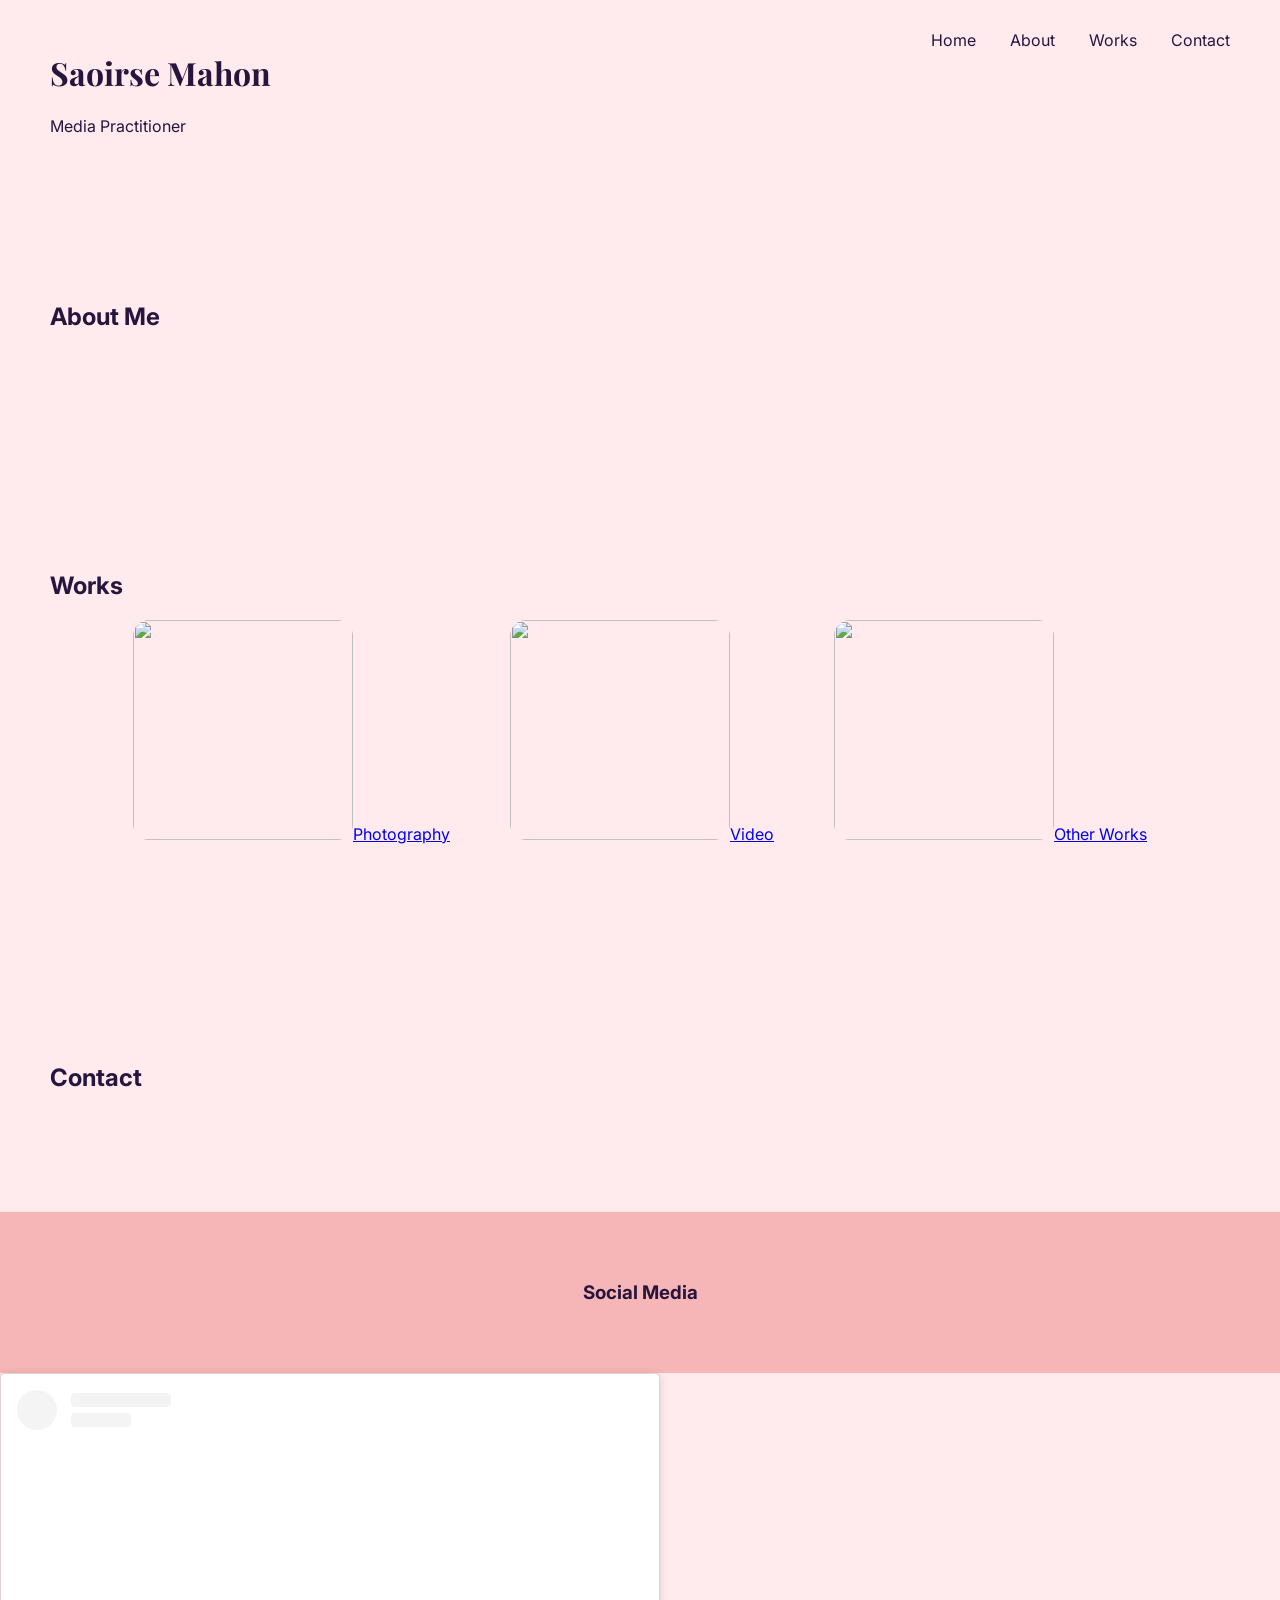
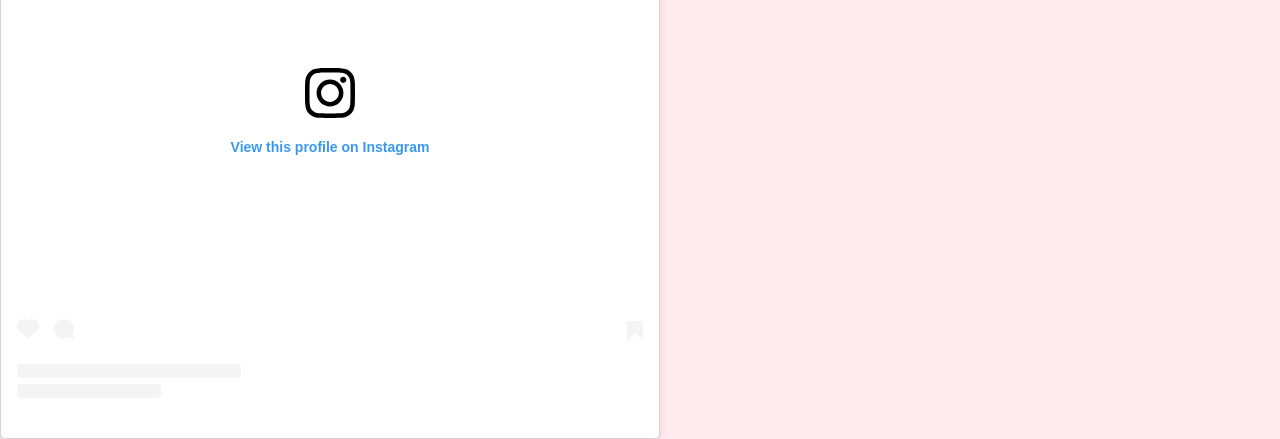
==== index.html @ 3ebbb2fb "Update index.html" ====
<!DOCTYPE html>
<html lang="en">
<head>
  <meta charset="UTF-8">
  <meta name="viewport" content="width=device-width, initial-scale=1.0">
  <title>Saoirse Mahon Portfolio</title>

  <link href="https://fonts.googleapis.com/css2?family=Playfair+Display:wght@400;500&family=Inter:wght@300;400&display=swap" rel="stylesheet">

  <style>
    body {margin:0;font-family:'Inter',sans-serif;background:#FFEBED;color:#27153D}
    header{display:flex;justify-content:space-between;padding:30px 50px}
    h1{font-family:'Playfair Display',serif}
    nav a{margin-left:30px;text-decoration:none;color:#27153D;transition:0.2s;display:inline-block}
    nav a:hover{transform:scale(1.08);opacity:0.7}
    nav a:active{transform:scale(1.2)}
    section{padding:100px 50px;opacity:0;transform:translateY(30px);transition:0.8s}
    section.visible{opacity:1;transform:translateY(0)}
    .works-grid{display:flex;gap:60px;justify-content:center}
    .work-item img{width:220px;height:220px;object-fit:cover;border-radius:16px}
    footer{padding:50px;text-align:center;background:#F6B6B7}
  </style>
</head>
<body>

<header>
  <div>
    <h1>Saoirse Mahon</h1>
    <p>Media Practitioner</p>
  </div>
  <nav>
    <a href="#home">Home</a>
    <a href="#about">About</a>
    <a href="#works">Works</a>
    <a href="#contact">Contact</a>
  </nav>
</header>

<section id="about"><h2>About Me</h2></section>

<section id="works">
  <h2>Works</h2>
  <div class="works-grid">
    <div class="work-item"><img src="photo1.jpg"><a href="photography.html">Photography</a></div>
    <div class="work-item"><img src="photo2.jpg"><a href="video.html">Video</a></div>
    <div class="work-item"><img src="photo3.jpg"><a href="other.html">Other Works</a></div>
  </div>
</section>

<section id="contact"><h2>Contact</h2></section>

<footer><h3>Social Media</h3></footer>
<blockquote class="instagram-media" data-instgrm-permalink="https://www.instagram.com/saoirseonfilm/?utm_source=ig_embed&utm_campaign=loading" data-instgrm-version="14" style=" background:#FFF; border:0; border-radius:3px; box-shadow:0 0 1px 0 rgba(0,0,0,0.5),0 1px 10px 0 rgba(0,0,0,0.15); margin: 1px; max-width:658px; min-width:326px; padding:0; width:99.375%; width:-webkit-calc(100% - 2px); width:calc(100% - 2px);"><div style="padding:16px;"> <a href="https://www.instagram.com/saoirseonfilm/?utm_source=ig_embed&utm_campaign=loading" style=" background:#FFFFFF; line-height:0; padding:0 0; text-align:center; text-decoration:none; width:100%;" target="_blank"> <div style=" display: flex; flex-direction: row; align-items: center;"> <div style="background-color: #F4F4F4; border-radius: 50%; flex-grow: 0; height: 40px; margin-right: 14px; width: 40px;"></div> <div style="display: flex; flex-direction: column; flex-grow: 1; justify-content: center;"> <div style=" background-color: #F4F4F4; border-radius: 4px; flex-grow: 0; height: 14px; margin-bottom: 6px; width: 100px;"></div> <div style=" background-color: #F4F4F4; border-radius: 4px; flex-grow: 0; height: 14px; width: 60px;"></div></div></div><div style="padding: 19% 0;"></div> <div style="display:block; height:50px; margin:0 auto 12px; width:50px;"><svg width="50px" height="50px" viewBox="0 0 60 60" version="1.1" xmlns="https://www.w3.org/2000/svg" xmlns:xlink="https://www.w3.org/1999/xlink"><g stroke="none" stroke-width="1" fill="none" fill-rule="evenodd"><g transform="translate(-511.000000, -20.000000)" fill="#000000"><g><path d="M556.869,30.41 C554.814,30.41 553.148,32.076 553.148,34.131 C553.148,36.186 554.814,37.852 556.869,37.852 C558.924,37.852 560.59,36.186 560.59,34.131 C560.59,32.076 558.924,30.41 556.869,30.41 M541,60.657 C535.114,60.657 530.342,55.887 530.342,50 C530.342,44.114 535.114,39.342 541,39.342 C546.887,39.342 551.658,44.114 551.658,50 C551.658,55.887 546.887,60.657 541,60.657 M541,33.886 C532.1,33.886 524.886,41.1 524.886,50 C524.886,58.899 532.1,66.113 541,66.113 C549.9,66.113 557.115,58.899 557.115,50 C557.115,41.1 549.9,33.886 541,33.886 M565.378,62.101 C565.244,65.022 564.756,66.606 564.346,67.663 C563.803,69.06 563.154,70.057 562.106,71.106 C561.058,72.155 560.06,72.803 558.662,73.347 C557.607,73.757 556.021,74.244 553.102,74.378 C549.944,74.521 548.997,74.552 541,74.552 C533.003,74.552 532.056,74.521 528.898,74.378 C525.979,74.244 524.393,73.757 523.338,73.347 C521.94,72.803 520.942,72.155 519.894,71.106 C518.846,70.057 518.197,69.06 517.654,67.663 C517.244,66.606 516.755,65.022 516.623,62.101 C516.479,58.943 516.448,57.996 516.448,50 C516.448,42.003 516.479,41.056 516.623,37.899 C516.755,34.978 517.244,33.391 517.654,32.338 C518.197,30.938 518.846,29.942 519.894,28.894 C520.942,27.846 521.94,27.196 523.338,26.654 C524.393,26.244 525.979,25.756 528.898,25.623 C532.057,25.479 533.004,25.448 541,25.448 C548.997,25.448 549.943,25.479 553.102,25.623 C556.021,25.756 557.607,26.244 558.662,26.654 C560.06,27.196 561.058,27.846 562.106,28.894 C563.154,29.942 563.803,30.938 564.346,32.338 C564.756,33.391 565.244,34.978 565.378,37.899 C565.522,41.056 565.552,42.003 565.552,50 C565.552,57.996 565.522,58.943 565.378,62.101 M570.82,37.631 C570.674,34.438 570.167,32.258 569.425,30.349 C568.659,28.377 567.633,26.702 565.965,25.035 C564.297,23.368 562.623,22.342 560.652,21.575 C558.743,20.834 556.562,20.326 553.369,20.18 C550.169,20.033 549.148,20 541,20 C532.853,20 531.831,20.033 528.631,20.18 C525.438,20.326 523.257,20.834 521.349,21.575 C519.376,22.342 517.703,23.368 516.035,25.035 C514.368,26.702 513.342,28.377 512.574,30.349 C511.834,32.258 511.326,34.438 511.181,37.631 C511.035,40.831 511,41.851 511,50 C511,58.147 511.035,59.17 511.181,62.369 C511.326,65.562 511.834,67.743 512.574,69.651 C513.342,71.625 514.368,73.296 516.035,74.965 C517.703,76.634 519.376,77.658 521.349,78.425 C523.257,79.167 525.438,79.673 528.631,79.82 C531.831,79.965 532.853,80.001 541,80.001 C549.148,80.001 550.169,79.965 553.369,79.82 C556.562,79.673 558.743,79.167 560.652,78.425 C562.623,77.658 564.297,76.634 565.965,74.965 C567.633,73.296 568.659,71.625 569.425,69.651 C570.167,67.743 570.674,65.562 570.82,62.369 C570.966,59.17 571,58.147 571,50 C571,41.851 570.966,40.831 570.82,37.631"></path></g></g></g></svg></div><div style="padding-top: 8px;"> <div style=" color:#3897f0; font-family:Arial,sans-serif; font-size:14px; font-style:normal; font-weight:550; line-height:18px;">View this profile on Instagram</div></div><div style="padding: 12.5% 0;"></div> <div style="display: flex; flex-direction: row; margin-bottom: 14px; align-items: center;"><div> <div style="background-color: #F4F4F4; border-radius: 50%; height: 12.5px; width: 12.5px; transform: translateX(0px) translateY(7px);"></div> <div style="background-color: #F4F4F4; height: 12.5px; transform: rotate(-45deg) translateX(3px) translateY(1px); width: 12.5px; flex-grow: 0; margin-right: 14px; margin-left: 2px;"></div> <div style="background-color: #F4F4F4; border-radius: 50%; height: 12.5px; width: 12.5px; transform: translateX(9px) translateY(-18px);"></div></div><div style="margin-left: 8px;"> <div style=" background-color: #F4F4F4; border-radius: 50%; flex-grow: 0; height: 20px; width: 20px;"></div> <div style=" width: 0; height: 0; border-top: 2px solid transparent; border-left: 6px solid #f4f4f4; border-bottom: 2px solid transparent; transform: translateX(16px) translateY(-4px) rotate(30deg)"></div></div><div style="margin-left: auto;"> <div style=" width: 0px; border-top: 8px solid #F4F4F4; border-right: 8px solid transparent; transform: translateY(16px);"></div> <div style=" background-color: #F4F4F4; flex-grow: 0; height: 12px; width: 16px; transform: translateY(-4px);"></div> <div style=" width: 0; height: 0; border-top: 8px solid #F4F4F4; border-left: 8px solid transparent; transform: translateY(-4px) translateX(8px);"></div></div></div> <div style="display: flex; flex-direction: column; flex-grow: 1; justify-content: center; margin-bottom: 24px;"> <div style=" background-color: #F4F4F4; border-radius: 4px; flex-grow: 0; height: 14px; margin-bottom: 6px; width: 224px;"></div> <div style=" background-color: #F4F4F4; border-radius: 4px; flex-grow: 0; height: 14px; width: 144px;"></div></div></a></div></blockquote>
<script async src="//platform.instagram.com/en_US/embeds.js"></script>
<script>
const sections=document.querySelectorAll('section');
const observer=new IntersectionObserver(entries=>{
entries.forEach(e=>{if(e.isIntersecting){e.target.classList.add('visible')}})
},{threshold:0.2});
sections.forEach(s=>observer.observe(s));
</script>

</body>
</html>
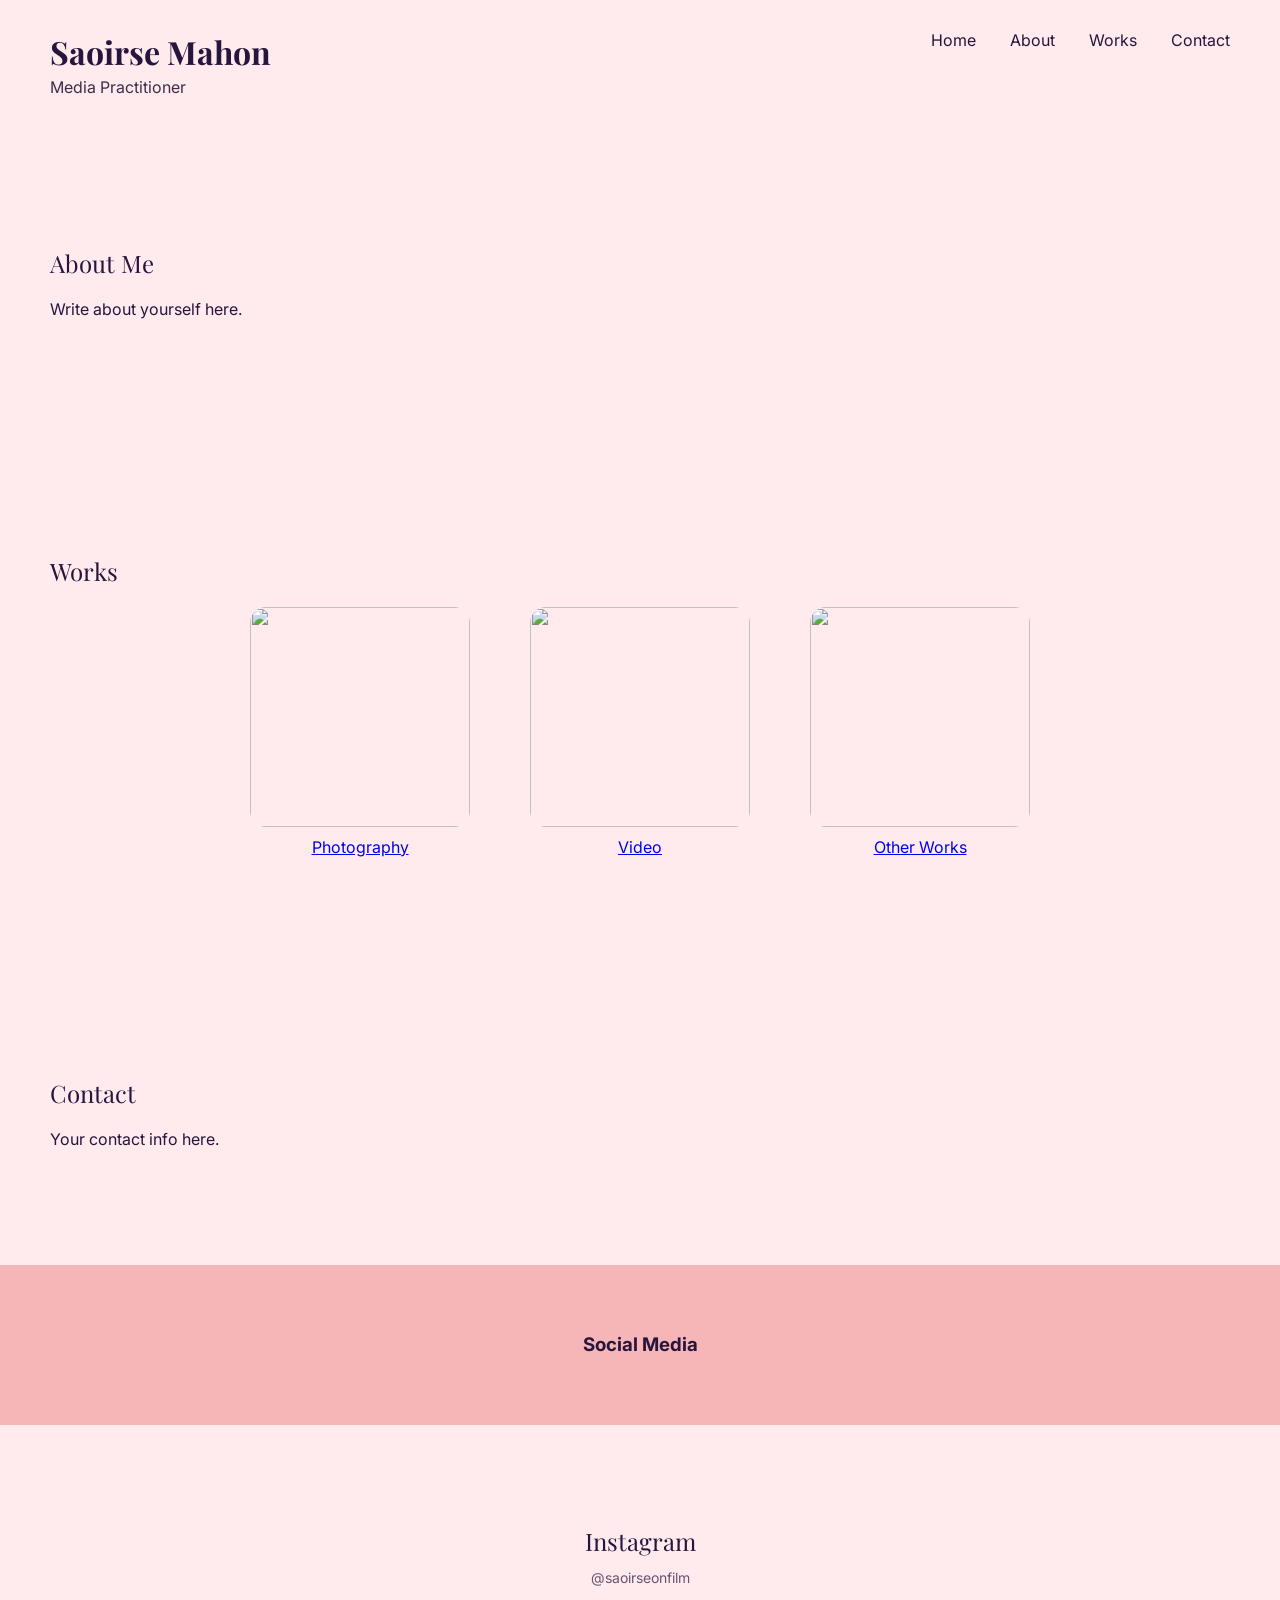
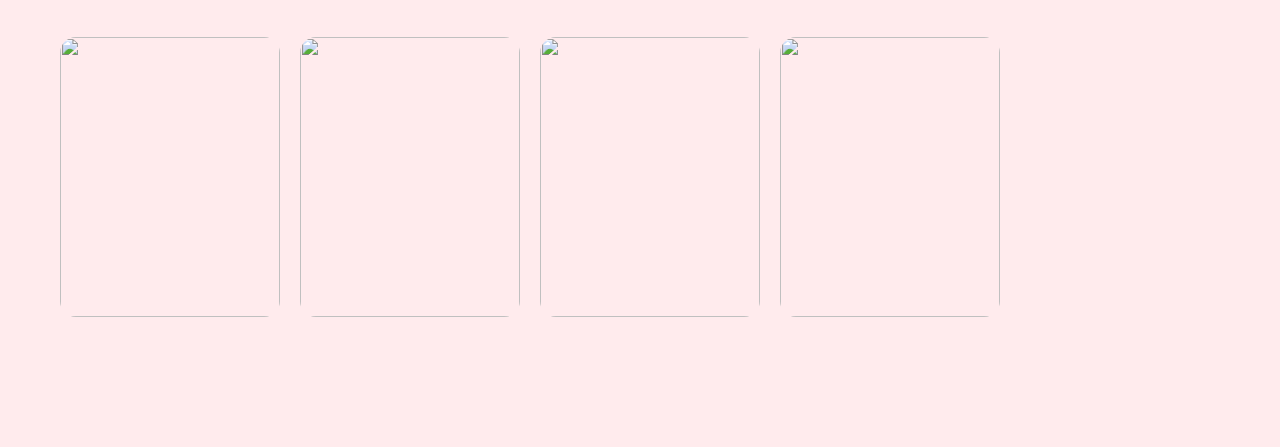
==== commit cd2b9530: "Update index.html" ====
--- a/index.html
+++ b/index.html
@@ -9,16 +9,79 @@
 
   <style>
     body {margin:0;font-family:'Inter',sans-serif;background:#FFEBED;color:#27153D}
-    header{display:flex;justify-content:space-between;padding:30px 50px}
-    h1{font-family:'Playfair Display',serif}
+    header{display:flex;justify-content:space-between;align-items:flex-start;padding:30px 50px}
+    h1{font-family:'Playfair Display',serif;margin:0}
+    header p{margin:4px 0 0;color:#3E2E4A}
+
     nav a{margin-left:30px;text-decoration:none;color:#27153D;transition:0.2s;display:inline-block}
     nav a:hover{transform:scale(1.08);opacity:0.7}
     nav a:active{transform:scale(1.2)}
+
     section{padding:100px 50px;opacity:0;transform:translateY(30px);transition:0.8s}
     section.visible{opacity:1;transform:translateY(0)}
-    .works-grid{display:flex;gap:60px;justify-content:center}
-    .work-item img{width:220px;height:220px;object-fit:cover;border-radius:16px}
+
+    h2{font-family:'Playfair Display',serif;font-weight:400;margin-bottom:20px}
+
+    .works-grid{display:flex;gap:60px;justify-content:center;flex-wrap:wrap}
+    .work-item{text-align:center}
+    .work-item img{width:220px;height:220px;object-fit:cover;border-radius:16px;display:block;margin-bottom:10px;transition:0.4s}
+    .work-item img:hover{transform:scale(1.05)}
+
     footer{padding:50px;text-align:center;background:#F6B6B7}
+
+    /* --- UPGRADED SOCIAL SECTION --- */
+    .social-section{padding:80px 20px 120px}
+
+    .social-header{
+      text-align:center;
+      margin-bottom:40px;
+    }
+
+    .social-header h2{margin-bottom:10px}
+
+    .social-header a{
+      text-decoration:none;
+      color:#27153D;
+      font-size:14px;
+      opacity:0.7;
+    }
+
+    /* horizontal scroll gallery */
+    .social-feed{
+      display:flex;
+      gap:20px;
+      overflow-x:auto;
+      padding:10px 40px;
+      scroll-snap-type:x mandatory;
+    }
+
+    .social-feed::-webkit-scrollbar{display:none}
+
+    .social-item{
+      min-width:220px;
+      height:280px;
+      border-radius:16px;
+      overflow:hidden;
+      scroll-snap-align:start;
+      position:relative;
+    }
+
+    .social-item img{
+      width:100%;
+      height:100%;
+      object-fit:cover;
+      transition:0.4s;
+    }
+
+    .social-item:hover img{
+      transform:scale(1.06);
+    }
+
+    .social-item a{
+      position:absolute;
+      inset:0;
+    }
+
   </style>
 </head>
 <body>
@@ -36,22 +99,67 @@
   </nav>
 </header>
 
-<section id="about"><h2>About Me</h2></section>
+<section id="about">
+  <h2>About Me</h2>
+  <p>Write about yourself here.</p>
+</section>
 
 <section id="works">
   <h2>Works</h2>
   <div class="works-grid">
-    <div class="work-item"><img src="photo1.jpg"><a href="photography.html">Photography</a></div>
-    <div class="work-item"><img src="photo2.jpg"><a href="video.html">Video</a></div>
-    <div class="work-item"><img src="photo3.jpg"><a href="other.html">Other Works</a></div>
+    <div class="work-item">
+      <img src="photo1.jpg">
+      <a href="photography.html">Photography</a>
+    </div>
+    <div class="work-item">
+      <img src="photo2.jpg">
+      <a href="video.html">Video</a>
+    </div>
+    <div class="work-item">
+      <img src="photo3.jpg">
+      <a href="other.html">Other Works</a>
+    </div>
   </div>
 </section>
 
-<section id="contact"><h2>Contact</h2></section>
+<section id="contact">
+  <h2>Contact</h2>
+  <p>Your contact info here.</p>
+</section>
 
-<footer><h3>Social Media</h3></footer>
-<blockquote class="instagram-media" data-instgrm-permalink="https://www.instagram.com/saoirseonfilm/?utm_source=ig_embed&utm_campaign=loading" data-instgrm-version="14" style=" background:#FFF; border:0; border-radius:3px; box-shadow:0 0 1px 0 rgba(0,0,0,0.5),0 1px 10px 0 rgba(0,0,0,0.15); margin: 1px; max-width:658px; min-width:326px; padding:0; width:99.375%; width:-webkit-calc(100% - 2px); width:calc(100% - 2px);"><div style="padding:16px;"> <a href="https://www.instagram.com/saoirseonfilm/?utm_source=ig_embed&utm_campaign=loading" style=" background:#FFFFFF; line-height:0; padding:0 0; text-align:center; text-decoration:none; width:100%;" target="_blank"> <div style=" display: flex; flex-direction: row; align-items: center;"> <div style="background-color: #F4F4F4; border-radius: 50%; flex-grow: 0; height: 40px; margin-right: 14px; width: 40px;"></div> <div style="display: flex; flex-direction: column; flex-grow: 1; justify-content: center;"> <div style=" background-color: #F4F4F4; border-radius: 4px; flex-grow: 0; height: 14px; margin-bottom: 6px; width: 100px;"></div> <div style=" background-color: #F4F4F4; border-radius: 4px; flex-grow: 0; height: 14px; width: 60px;"></div></div></div><div style="padding: 19% 0;"></div> <div style="display:block; height:50px; margin:0 auto 12px; width:50px;"><svg width="50px" height="50px" viewBox="0 0 60 60" version="1.1" xmlns="https://www.w3.org/2000/svg" xmlns:xlink="https://www.w3.org/1999/xlink"><g stroke="none" stroke-width="1" fill="none" fill-rule="evenodd"><g transform="translate(-511.000000, -20.000000)" fill="#000000"><g><path d="M556.869,30.41 C554.814,30.41 553.148,32.076 553.148,34.131 C553.148,36.186 554.814,37.852 556.869,37.852 C558.924,37.852 560.59,36.186 560.59,34.131 C560.59,32.076 558.924,30.41 556.869,30.41 M541,60.657 C535.114,60.657 530.342,55.887 530.342,50 C530.342,44.114 535.114,39.342 541,39.342 C546.887,39.342 551.658,44.114 551.658,50 C551.658,55.887 546.887,60.657 541,60.657 M541,33.886 C532.1,33.886 524.886,41.1 524.886,50 C524.886,58.899 532.1,66.113 541,66.113 C549.9,66.113 557.115,58.899 557.115,50 C557.115,41.1 549.9,33.886 541,33.886 M565.378,62.101 C565.244,65.022 564.756,66.606 564.346,67.663 C563.803,69.06 563.154,70.057 562.106,71.106 C561.058,72.155 560.06,72.803 558.662,73.347 C557.607,73.757 556.021,74.244 553.102,74.378 C549.944,74.521 548.997,74.552 541,74.552 C533.003,74.552 532.056,74.521 528.898,74.378 C525.979,74.244 524.393,73.757 523.338,73.347 C521.94,72.803 520.942,72.155 519.894,71.106 C518.846,70.057 518.197,69.06 517.654,67.663 C517.244,66.606 516.755,65.022 516.623,62.101 C516.479,58.943 516.448,57.996 516.448,50 C516.448,42.003 516.479,41.056 516.623,37.899 C516.755,34.978 517.244,33.391 517.654,32.338 C518.197,30.938 518.846,29.942 519.894,28.894 C520.942,27.846 521.94,27.196 523.338,26.654 C524.393,26.244 525.979,25.756 528.898,25.623 C532.057,25.479 533.004,25.448 541,25.448 C548.997,25.448 549.943,25.479 553.102,25.623 C556.021,25.756 557.607,26.244 558.662,26.654 C560.06,27.196 561.058,27.846 562.106,28.894 C563.154,29.942 563.803,30.938 564.346,32.338 C564.756,33.391 565.244,34.978 565.378,37.899 C565.522,41.056 565.552,42.003 565.552,50 C565.552,57.996 565.522,58.943 565.378,62.101 M570.82,37.631 C570.674,34.438 570.167,32.258 569.425,30.349 C568.659,28.377 567.633,26.702 565.965,25.035 C564.297,23.368 562.623,22.342 560.652,21.575 C558.743,20.834 556.562,20.326 553.369,20.18 C550.169,20.033 549.148,20 541,20 C532.853,20 531.831,20.033 528.631,20.18 C525.438,20.326 523.257,20.834 521.349,21.575 C519.376,22.342 517.703,23.368 516.035,25.035 C514.368,26.702 513.342,28.377 512.574,30.349 C511.834,32.258 511.326,34.438 511.181,37.631 C511.035,40.831 511,41.851 511,50 C511,58.147 511.035,59.17 511.181,62.369 C511.326,65.562 511.834,67.743 512.574,69.651 C513.342,71.625 514.368,73.296 516.035,74.965 C517.703,76.634 519.376,77.658 521.349,78.425 C523.257,79.167 525.438,79.673 528.631,79.82 C531.831,79.965 532.853,80.001 541,80.001 C549.148,80.001 550.169,79.965 553.369,79.82 C556.562,79.673 558.743,79.167 560.652,78.425 C562.623,77.658 564.297,76.634 565.965,74.965 C567.633,73.296 568.659,71.625 569.425,69.651 C570.167,67.743 570.674,65.562 570.82,62.369 C570.966,59.17 571,58.147 571,50 C571,41.851 570.966,40.831 570.82,37.631"></path></g></g></g></svg></div><div style="padding-top: 8px;"> <div style=" color:#3897f0; font-family:Arial,sans-serif; font-size:14px; font-style:normal; font-weight:550; line-height:18px;">View this profile on Instagram</div></div><div style="padding: 12.5% 0;"></div> <div style="display: flex; flex-direction: row; margin-bottom: 14px; align-items: center;"><div> <div style="background-color: #F4F4F4; border-radius: 50%; height: 12.5px; width: 12.5px; transform: translateX(0px) translateY(7px);"></div> <div style="background-color: #F4F4F4; height: 12.5px; transform: rotate(-45deg) translateX(3px) translateY(1px); width: 12.5px; flex-grow: 0; margin-right: 14px; margin-left: 2px;"></div> <div style="background-color: #F4F4F4; border-radius: 50%; height: 12.5px; width: 12.5px; transform: translateX(9px) translateY(-18px);"></div></div><div style="margin-left: 8px;"> <div style=" background-color: #F4F4F4; border-radius: 50%; flex-grow: 0; height: 20px; width: 20px;"></div> <div style=" width: 0; height: 0; border-top: 2px solid transparent; border-left: 6px solid #f4f4f4; border-bottom: 2px solid transparent; transform: translateX(16px) translateY(-4px) rotate(30deg)"></div></div><div style="margin-left: auto;"> <div style=" width: 0px; border-top: 8px solid #F4F4F4; border-right: 8px solid transparent; transform: translateY(16px);"></div> <div style=" background-color: #F4F4F4; flex-grow: 0; height: 12px; width: 16px; transform: translateY(-4px);"></div> <div style=" width: 0; height: 0; border-top: 8px solid #F4F4F4; border-left: 8px solid transparent; transform: translateY(-4px) translateX(8px);"></div></div></div> <div style="display: flex; flex-direction: column; flex-grow: 1; justify-content: center; margin-bottom: 24px;"> <div style=" background-color: #F4F4F4; border-radius: 4px; flex-grow: 0; height: 14px; margin-bottom: 6px; width: 224px;"></div> <div style=" background-color: #F4F4F4; border-radius: 4px; flex-grow: 0; height: 14px; width: 144px;"></div></div></a></div></blockquote>
-<script async src="//platform.instagram.com/en_US/embeds.js"></script>
+<footer>
+  <h3>Social Media</h3>
+</footer>
+
+<section class="social-section">
+
+  <div class="social-header">
+    <h2>Instagram</h2>
+    <a href="https://www.instagram.com/saoirseonfilm/" target="_blank">@saoirseonfilm</a>
+  </div>
+
+  <div class="social-feed">
+    <!-- replace these with your actual images + post links -->
+    <div class="social-item">
+      <img src="insta1.jpg">
+      <a href="https://www.instagram.com/saoirseonfilm/" target="_blank"></a>
+    </div>
+    <div class="social-item">
+      <img src="insta2.jpg">
+      <a href="https://www.instagram.com/saoirseonfilm/" target="_blank"></a>
+    </div>
+    <div class="social-item">
+      <img src="insta3.jpg">
+      <a href="https://www.instagram.com/saoirseonfilm/" target="_blank"></a>
+    </div>
+    <div class="social-item">
+      <img src="insta4.jpg">
+      <a href="https://www.instagram.com/saoirseonfilm/" target="_blank"></a>
+    </div>
+  </div>
+
+</section>
+
 <script>
 const sections=document.querySelectorAll('section');
 const observer=new IntersectionObserver(entries=>{
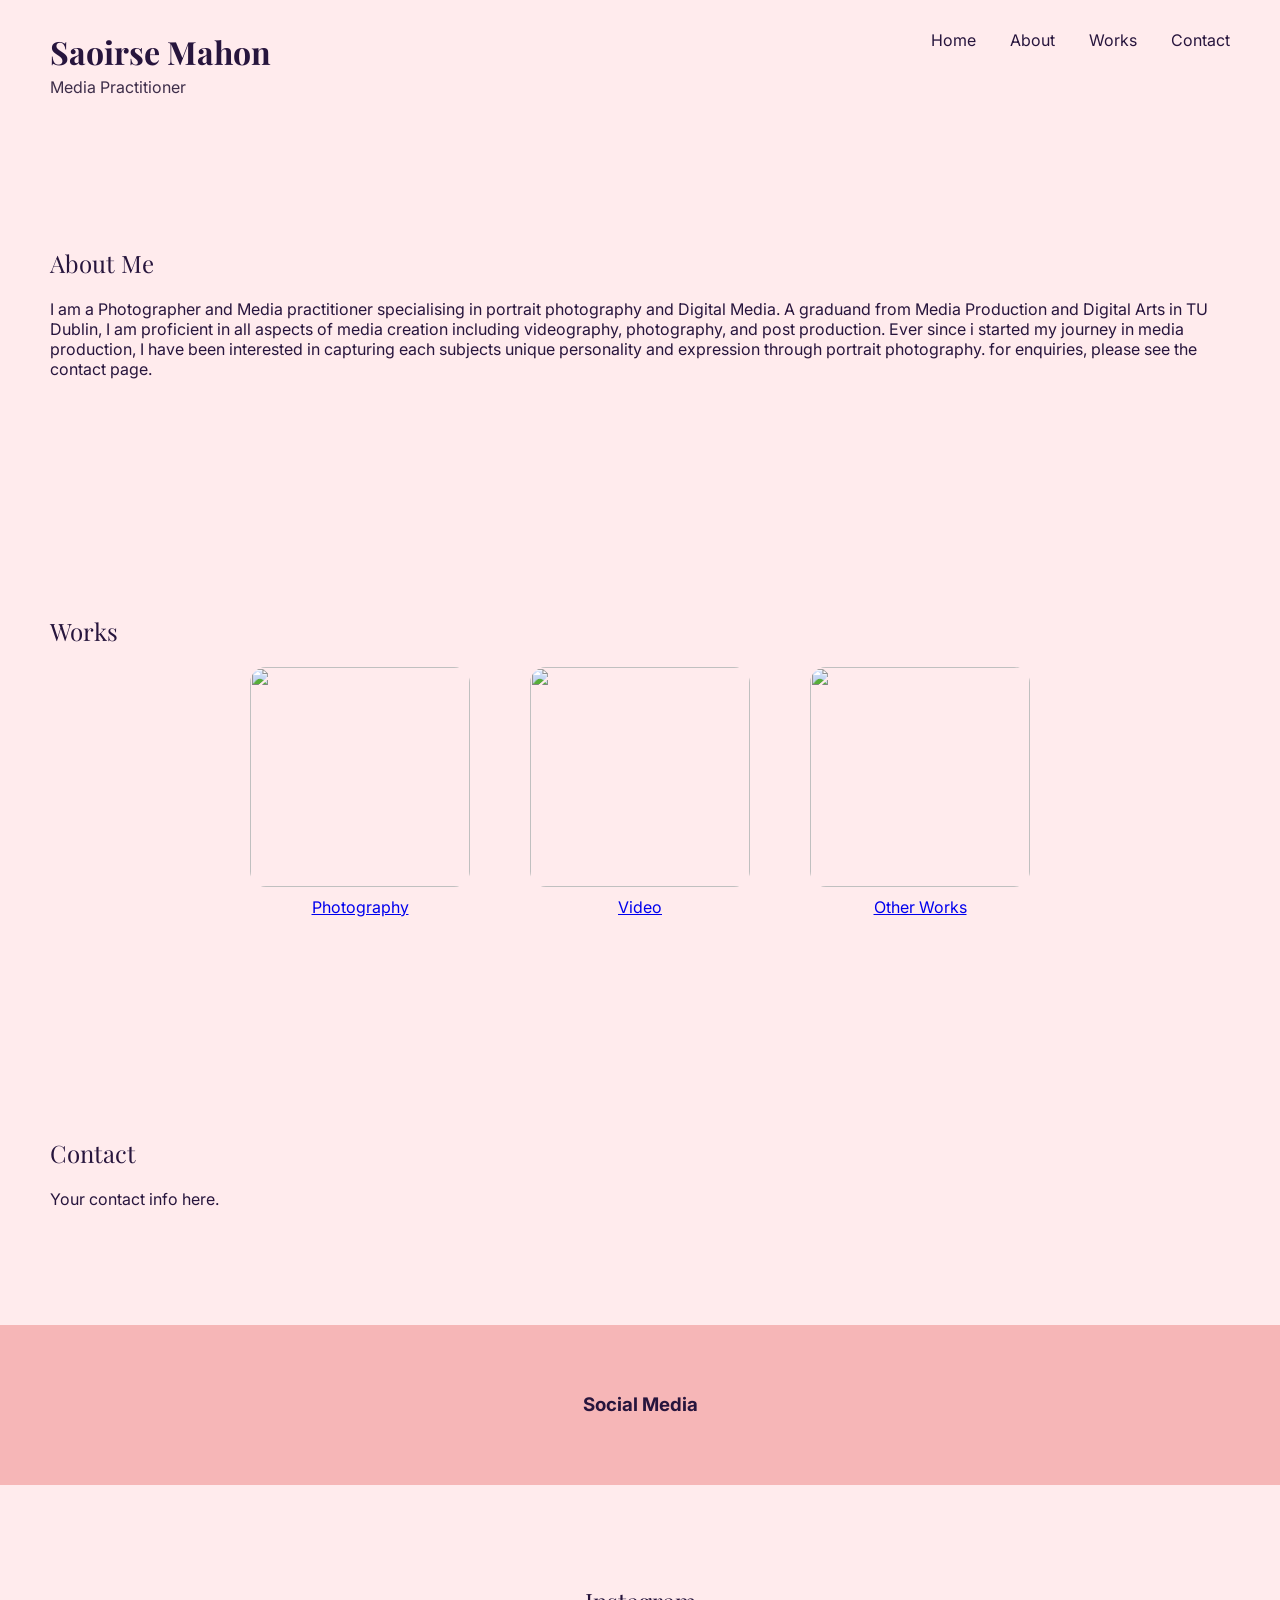
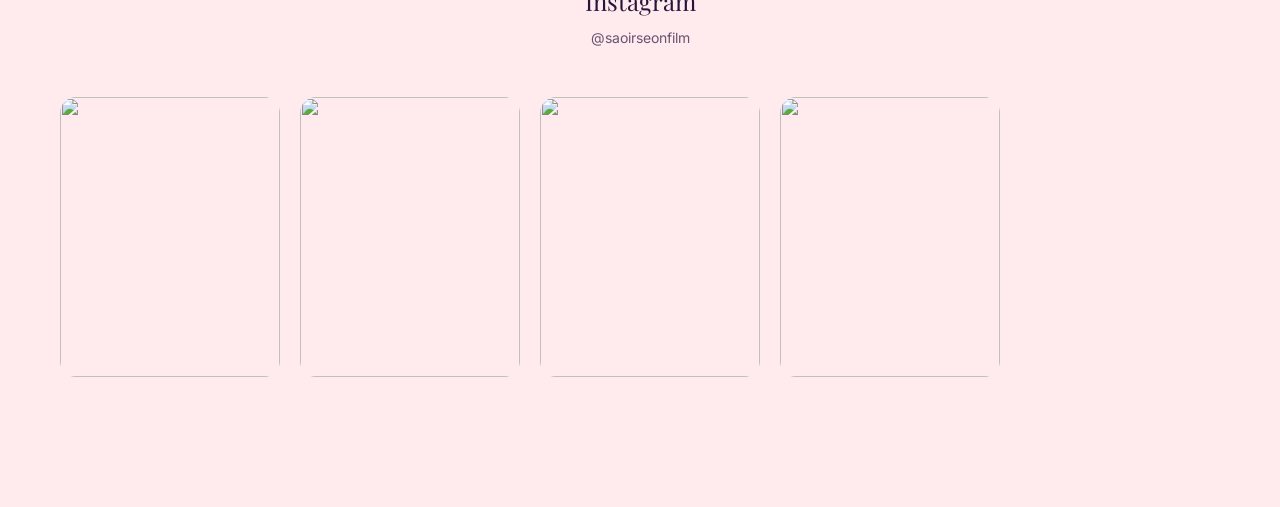
==== commit a3840f64: "Update index.html" ====
--- a/index.html
+++ b/index.html
@@ -29,7 +29,7 @@
 
     footer{padding:50px;text-align:center;background:#F6B6B7}
 
-    /* --- UPGRADED SOCIAL SECTION --- */
+   
     .social-section{padding:80px 20px 120px}
 
     .social-header{
@@ -101,7 +101,8 @@
 
 <section id="about">
   <h2>About Me</h2>
-  <p>Write about yourself here.</p>
+  <p> I am a Photographer and Media practitioner specialising in portrait photography and Digital Media. A graduand from Media Production and Digital Arts in TU Dublin, I am proficient in all aspects of media creation including videography, photography, and post production. Ever since i started my journey in media production, I have been interested in capturing each subjects unique personality and expression through portrait photography. for enquiries, please see the contact page. 
+</p>
 </section>
 
 <section id="works">
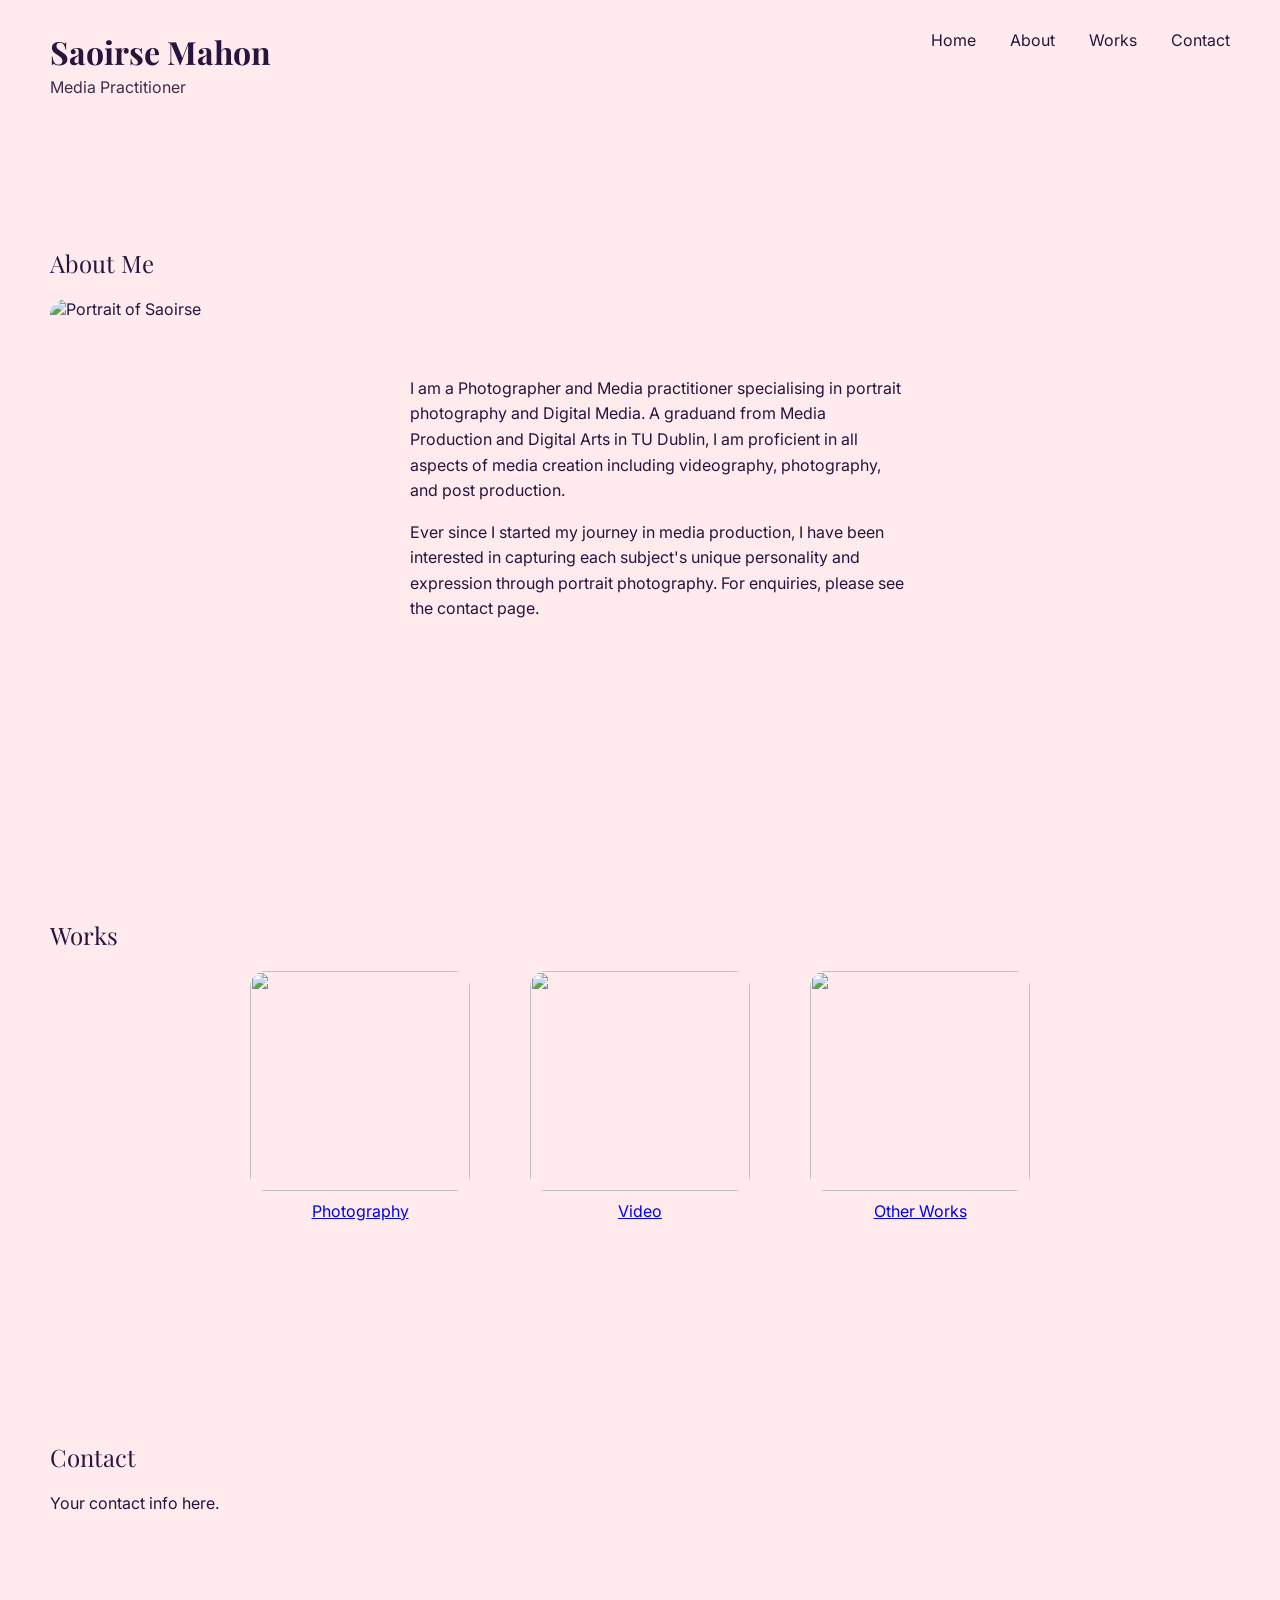
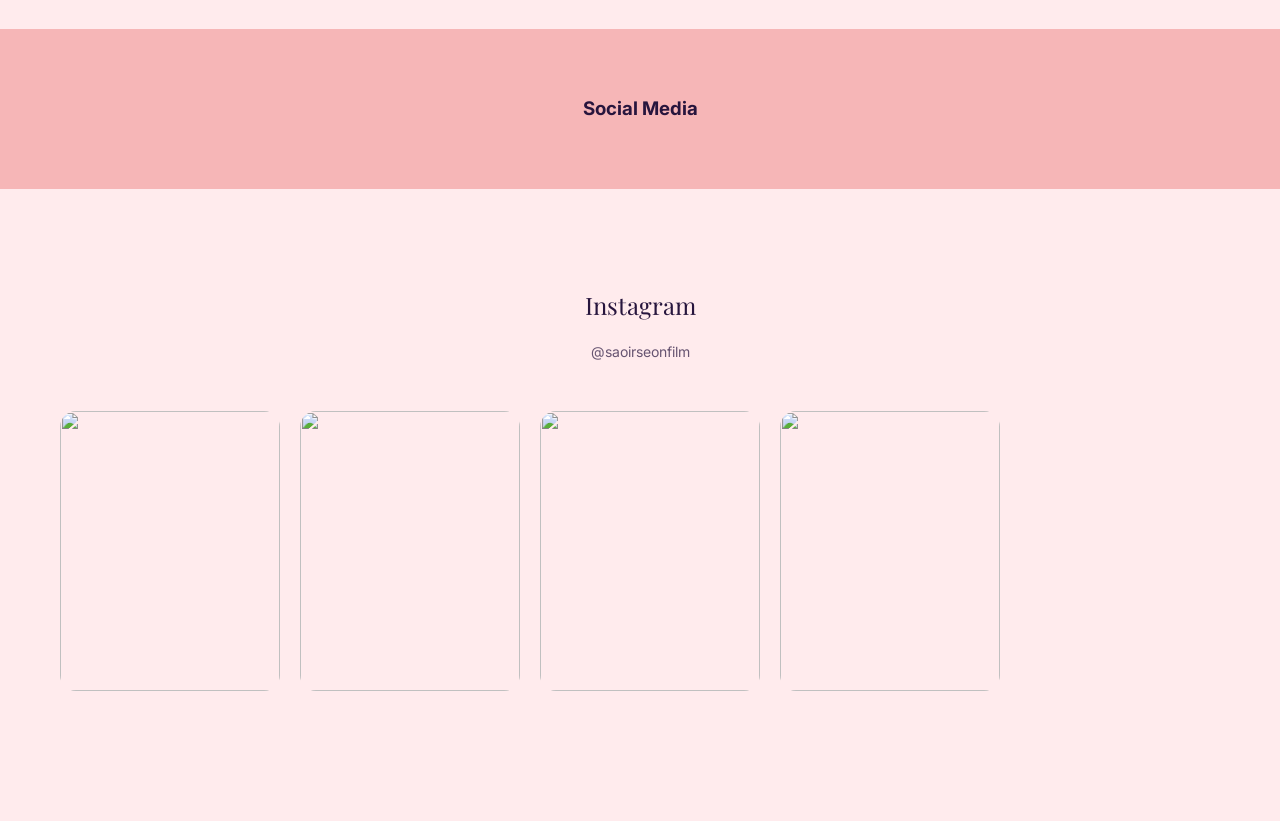
==== commit bc7fbb6a: "Update index.html" ====
--- a/index.html
+++ b/index.html
@@ -22,6 +22,26 @@
 
     h2{font-family:'Playfair Display',serif;font-weight:400;margin-bottom:20px}
 
+    /* ABOUT SECTION LAYOUT */
+    .about-container{
+      display:flex;
+      gap:60px;
+      align-items:center;
+      max-width:1000px;
+    }
+
+    .about-container img{
+      width:300px;
+      height:400px;
+      object-fit:cover;
+      border-radius:16px;
+    }
+
+    .about-text{
+      max-width:500px;
+      line-height:1.6;
+    }
+
     .works-grid{display:flex;gap:60px;justify-content:center;flex-wrap:wrap}
     .work-item{text-align:center}
     .work-item img{width:220px;height:220px;object-fit:cover;border-radius:16px;display:block;margin-bottom:10px;transition:0.4s}
@@ -29,57 +49,27 @@
 
     footer{padding:50px;text-align:center;background:#F6B6B7}
 
-   
     .social-section{padding:80px 20px 120px}
 
-    .social-header{
-      text-align:center;
-      margin-bottom:40px;
-    }
+    .social-header{text-align:center;margin-bottom:40px}
 
-    .social-header h2{margin-bottom:10px}
+    .social-header a{text-decoration:none;color:#27153D;font-size:14px;opacity:0.7}
 
-    .social-header a{
-      text-decoration:none;
-      color:#27153D;
-      font-size:14px;
-      opacity:0.7;
-    }
-
-    /* horizontal scroll gallery */
-    .social-feed{
-      display:flex;
-      gap:20px;
-      overflow-x:auto;
-      padding:10px 40px;
-      scroll-snap-type:x mandatory;
-    }
-
+    .social-feed{display:flex;gap:20px;overflow-x:auto;padding:10px 40px;scroll-snap-type:x mandatory}
     .social-feed::-webkit-scrollbar{display:none}
 
-    .social-item{
-      min-width:220px;
-      height:280px;
-      border-radius:16px;
-      overflow:hidden;
-      scroll-snap-align:start;
-      position:relative;
-    }
+    .social-item{min-width:220px;height:280px;border-radius:16px;overflow:hidden;scroll-snap-align:start;position:relative}
 
-    .social-item img{
-      width:100%;
-      height:100%;
-      object-fit:cover;
-      transition:0.4s;
-    }
+    .social-item img{width:100%;height:100%;object-fit:cover;transition:0.4s}
 
-    .social-item:hover img{
-      transform:scale(1.06);
-    }
+    .social-item:hover img{transform:scale(1.06)}
 
-    .social-item a{
-      position:absolute;
-      inset:0;
+    .social-item a{position:absolute;inset:0}
+
+    /* mobile fix */
+    @media(max-width:768px){
+      .about-container{flex-direction:column}
+      .about-container img{width:100%;height:auto}
     }
 
   </style>
@@ -101,8 +91,22 @@
 
 <section id="about">
   <h2>About Me</h2>
-  <p> I am a Photographer and Media practitioner specialising in portrait photography and Digital Media. A graduand from Media Production and Digital Arts in TU Dublin, I am proficient in all aspects of media creation including videography, photography, and post production. Ever since i started my journey in media production, I have been interested in capturing each subjects unique personality and expression through portrait photography. for enquiries, please see the contact page. 
-</p>
+
+  <div class="about-container">
+
+    <!-- YOUR PHOTO HERE -->
+    <img src="about.jpg" alt="Portrait of Saoirse">
+
+    <div class="about-text">
+      <p>
+        I am a Photographer and Media practitioner specialising in portrait photography and Digital Media. A graduand from Media Production and Digital Arts in TU Dublin, I am proficient in all aspects of media creation including videography, photography, and post production.
+      </p>
+      <p>
+        Ever since I started my journey in media production, I have been interested in capturing each subject's unique personality and expression through portrait photography. For enquiries, please see the contact page.
+      </p>
+    </div>
+
+  </div>
 </section>
 
 <section id="works">
@@ -140,7 +144,6 @@
   </div>
 
   <div class="social-feed">
-    <!-- replace these with your actual images + post links -->
     <div class="social-item">
       <img src="insta1.jpg">
       <a href="https://www.instagram.com/saoirseonfilm/" target="_blank"></a>
@@ -171,3 +174,4 @@
 
 </body>
 </html>
+
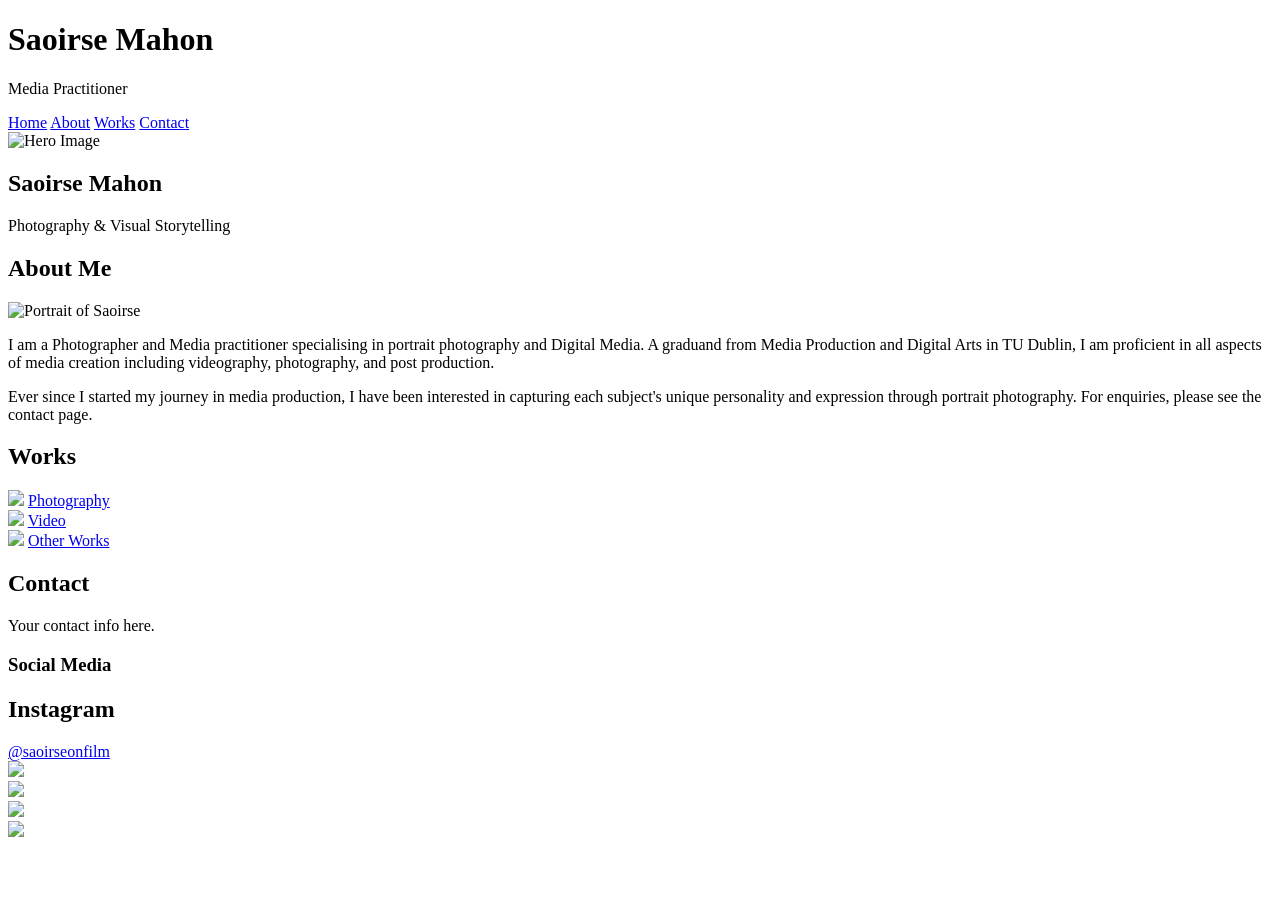
==== commit 36f033d0: "Update index.html" ====
--- a/index.html
+++ b/index.html
@@ -7,73 +7,7 @@
 
   <link href="https://fonts.googleapis.com/css2?family=Playfair+Display:wght@400;500&family=Inter:wght@300;400&display=swap" rel="stylesheet">
 
-  <style>
-    body {margin:0;font-family:'Inter',sans-serif;background:#FFEBED;color:#27153D}
-    header{display:flex;justify-content:space-between;align-items:flex-start;padding:30px 50px}
-    h1{font-family:'Playfair Display',serif;margin:0}
-    header p{margin:4px 0 0;color:#3E2E4A}
 
-    nav a{margin-left:30px;text-decoration:none;color:#27153D;transition:0.2s;display:inline-block}
-    nav a:hover{transform:scale(1.08);opacity:0.7}
-    nav a:active{transform:scale(1.2)}
-
-    section{padding:100px 50px;opacity:0;transform:translateY(30px);transition:0.8s}
-    section.visible{opacity:1;transform:translateY(0)}
-
-    h2{font-family:'Playfair Display',serif;font-weight:400;margin-bottom:20px}
-
-    /* ABOUT SECTION LAYOUT */
-    .about-container{
-      display:flex;
-      gap:60px;
-      align-items:center;
-      max-width:1000px;
-    }
-
-    .about-container img{
-      width:300px;
-      height:400px;
-      object-fit:cover;
-      border-radius:16px;
-    }
-
-    .about-text{
-      max-width:500px;
-      line-height:1.6;
-    }
-
-    .works-grid{display:flex;gap:60px;justify-content:center;flex-wrap:wrap}
-    .work-item{text-align:center}
-    .work-item img{width:220px;height:220px;object-fit:cover;border-radius:16px;display:block;margin-bottom:10px;transition:0.4s}
-    .work-item img:hover{transform:scale(1.05)}
-
-    footer{padding:50px;text-align:center;background:#F6B6B7}
-
-    .social-section{padding:80px 20px 120px}
-
-    .social-header{text-align:center;margin-bottom:40px}
-
-    .social-header a{text-decoration:none;color:#27153D;font-size:14px;opacity:0.7}
-
-    .social-feed{display:flex;gap:20px;overflow-x:auto;padding:10px 40px;scroll-snap-type:x mandatory}
-    .social-feed::-webkit-scrollbar{display:none}
-
-    .social-item{min-width:220px;height:280px;border-radius:16px;overflow:hidden;scroll-snap-align:start;position:relative}
-
-    .social-item img{width:100%;height:100%;object-fit:cover;transition:0.4s}
-
-    .social-item:hover img{transform:scale(1.06)}
-
-    .social-item a{position:absolute;inset:0}
-
-    /* mobile fix */
-    @media(max-width:768px){
-      .about-container{flex-direction:column}
-      .about-container img{width:100%;height:auto}
-    }
-
-  </style>
-</head>
 <body>
 
 <header>
@@ -88,6 +22,13 @@
     <a href="#contact">Contact</a>
   </nav>
 </header>
+  <section class="hero">
+  <img src="hero.jpg" alt="Hero Image">
+  <div class="hero-text">
+    <h2>Saoirse Mahon</h2>
+    <p>Photography & Visual Storytelling</p>
+  </div>
+</section>
 
 <section id="about">
   <h2>About Me</h2>
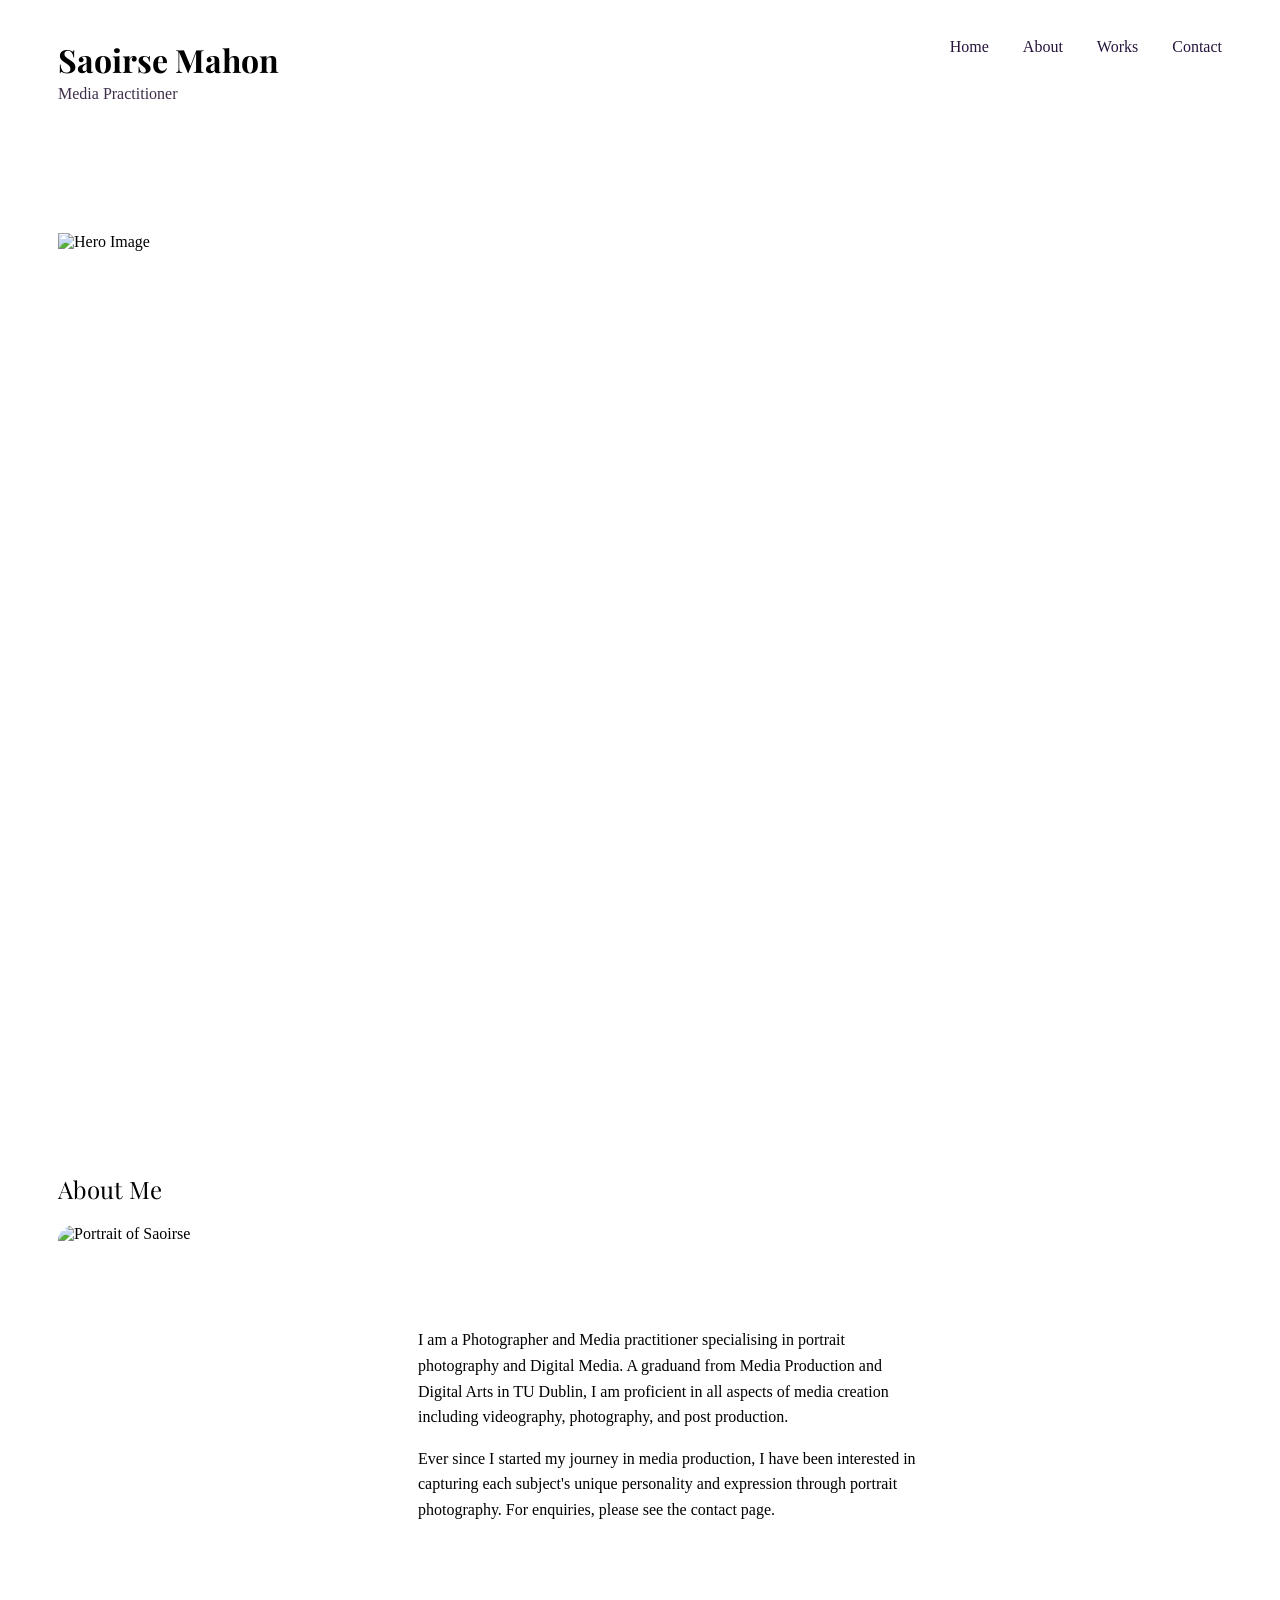
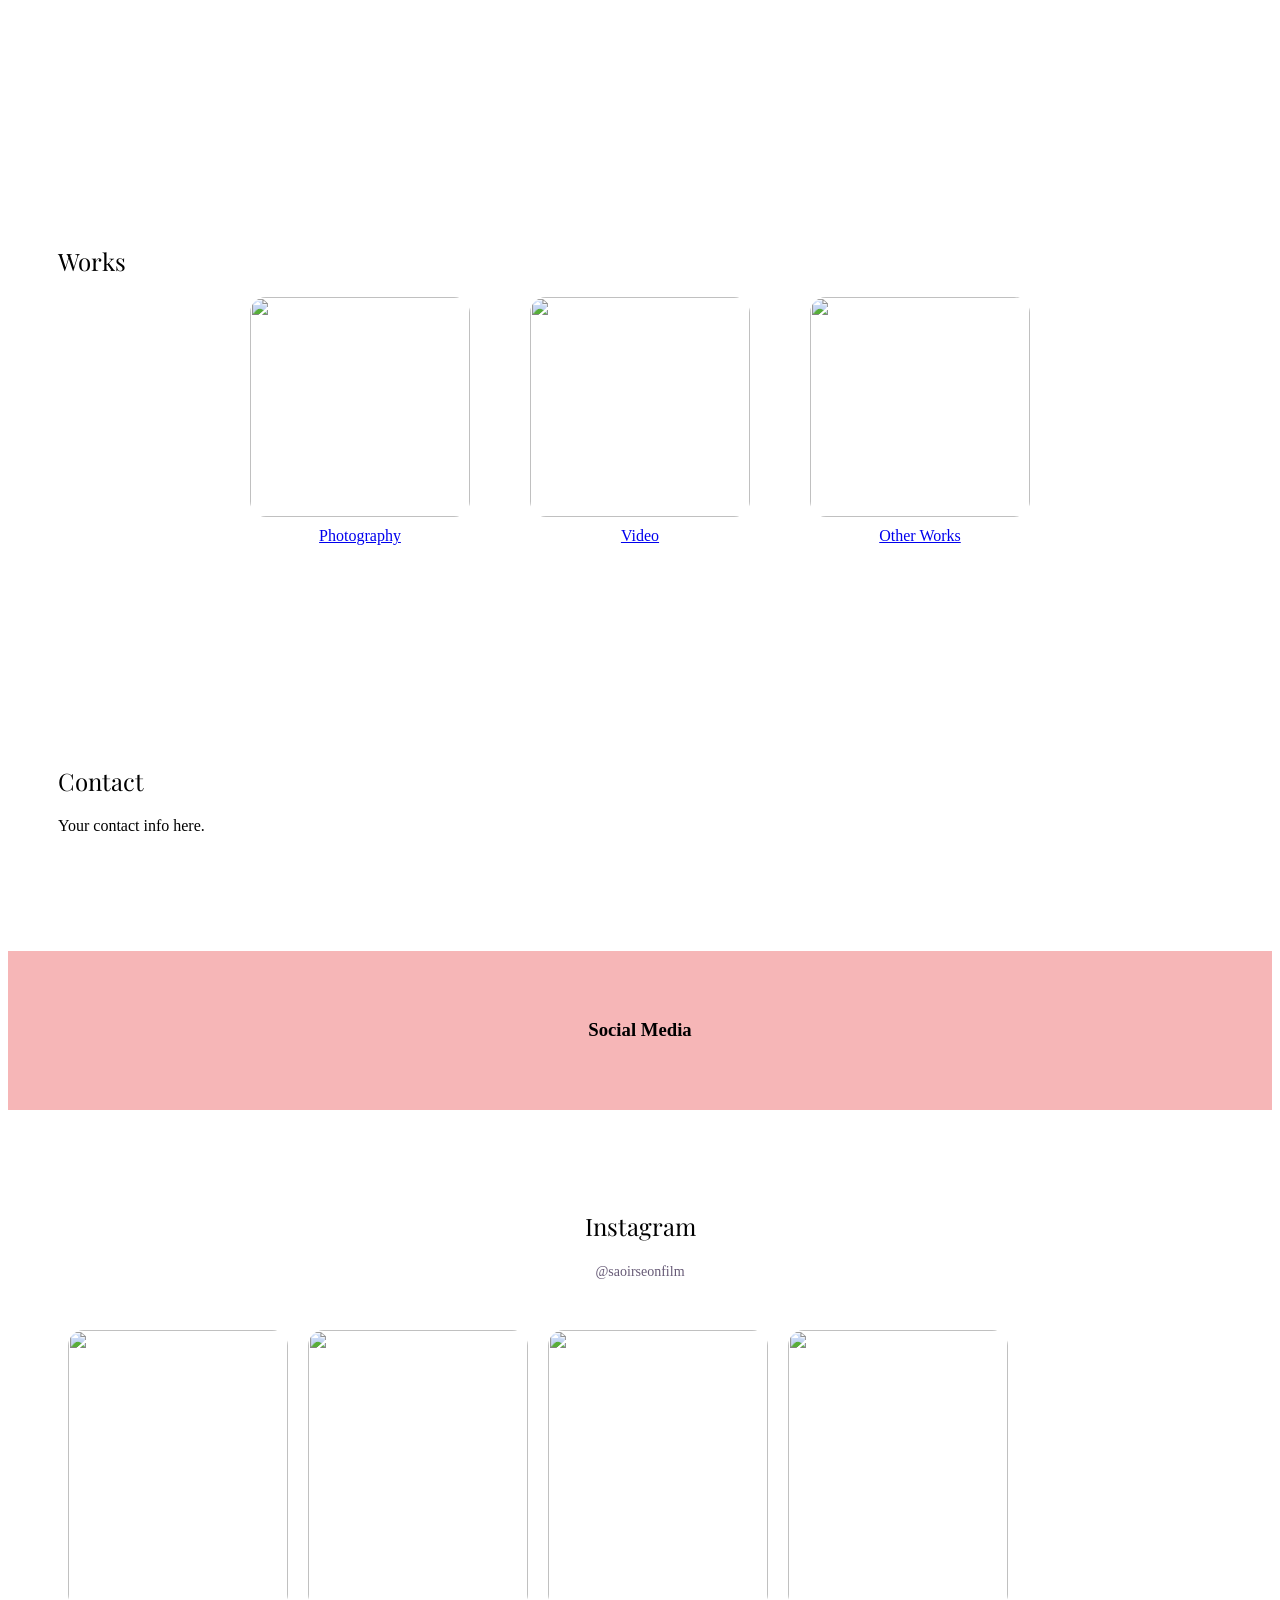
==== commit e71e8692: "Update index.html" ====
--- a/index.html
+++ b/index.html
@@ -6,7 +6,7 @@
   <title>Saoirse Mahon Portfolio</title>
 
   <link href="https://fonts.googleapis.com/css2?family=Playfair+Display:wght@400;500&family=Inter:wght@300;400&display=swap" rel="stylesheet">
-
+<link rel="stylesheet" href="style.css">
 
 <body>
 
--- a/style.css
+++ b/style.css
@@ -0,0 +1,96 @@
+ <style>
+    body {margin:0;font-family:'Inter',sans-serif;background:#FFEBED;color:#27153D}
+    header{display:flex;justify-content:space-between;align-items:flex-start;padding:30px 50px}
+    h1{font-family:'Playfair Display',serif;margin:0}
+    header p{margin:4px 0 0;color:#3E2E4A}
+
+    nav a{margin-left:30px;text-decoration:none;color:#27153D;transition:0.2s;display:inline-block}
+    nav a:hover{transform:scale(1.08);opacity:0.7}
+    nav a:active{transform:scale(1.2)}
+
+    section{padding:100px 50px;opacity:0;transform:translateY(30px);transition:0.8s}
+    section.visible{opacity:1;transform:translateY(0)}
+
+    h2{font-family:'Playfair Display',serif;font-weight:400;margin-bottom:20px}
+
+    /* ABOUT SECTION LAYOUT */
+    .about-container{
+      display:flex;
+      gap:60px;
+      align-items:center;
+      max-width:1000px;
+    }
+
+    .about-container img{
+      width:300px;
+      height:400px;
+      object-fit:cover;
+      border-radius:16px;
+    }
+
+    .about-text{
+      max-width:500px;
+      line-height:1.6;
+    }
+
+    .works-grid{display:flex;gap:60px;justify-content:center;flex-wrap:wrap}
+    .work-item{text-align:center}
+    .work-item img{width:220px;height:220px;object-fit:cover;border-radius:16px;display:block;margin-bottom:10px;transition:0.4s}
+    .work-item img:hover{transform:scale(1.05)}
+
+    footer{padding:50px;text-align:center;background:#F6B6B7}
+
+    .social-section{padding:80px 20px 120px}
+
+    .social-header{text-align:center;margin-bottom:40px}
+
+    .social-header a{text-decoration:none;color:#27153D;font-size:14px;opacity:0.7}
+
+    .social-feed{display:flex;gap:20px;overflow-x:auto;padding:10px 40px;scroll-snap-type:x mandatory}
+    .social-feed::-webkit-scrollbar{display:none}
+
+    .social-item{min-width:220px;height:280px;border-radius:16px;overflow:hidden;scroll-snap-align:start;position:relative}
+
+    .social-item img{width:100%;height:100%;object-fit:cover;transition:0.4s}
+
+    .social-item:hover img{transform:scale(1.06)}
+
+    .social-item a{position:absolute;inset:0}
+
+    /* mobile fix */
+    @media(max-width:768px){
+      .about-container{flex-direction:column}
+      .about-container img{width:100%;height:auto}
+    }
+.hero {
+  position: relative;
+  width: 100%;
+  height: 80vh;
+  overflow: hidden;
+}
+
+.hero img {
+  width: 100%;
+  height: 100%;
+  object-fit: cover;
+}
+
+.hero-text {
+  position: absolute;
+  bottom: 60px;
+  left: 60px;
+  color: white;
+}
+
+.hero-text h2 {
+  font-family: 'Playfair Display', serif;
+  font-size: 40px;
+  margin: 0;
+}
+
+.hero-text p {
+  font-size: 16px;
+  margin-top: 10px;
+}
+  </style>
+</head>
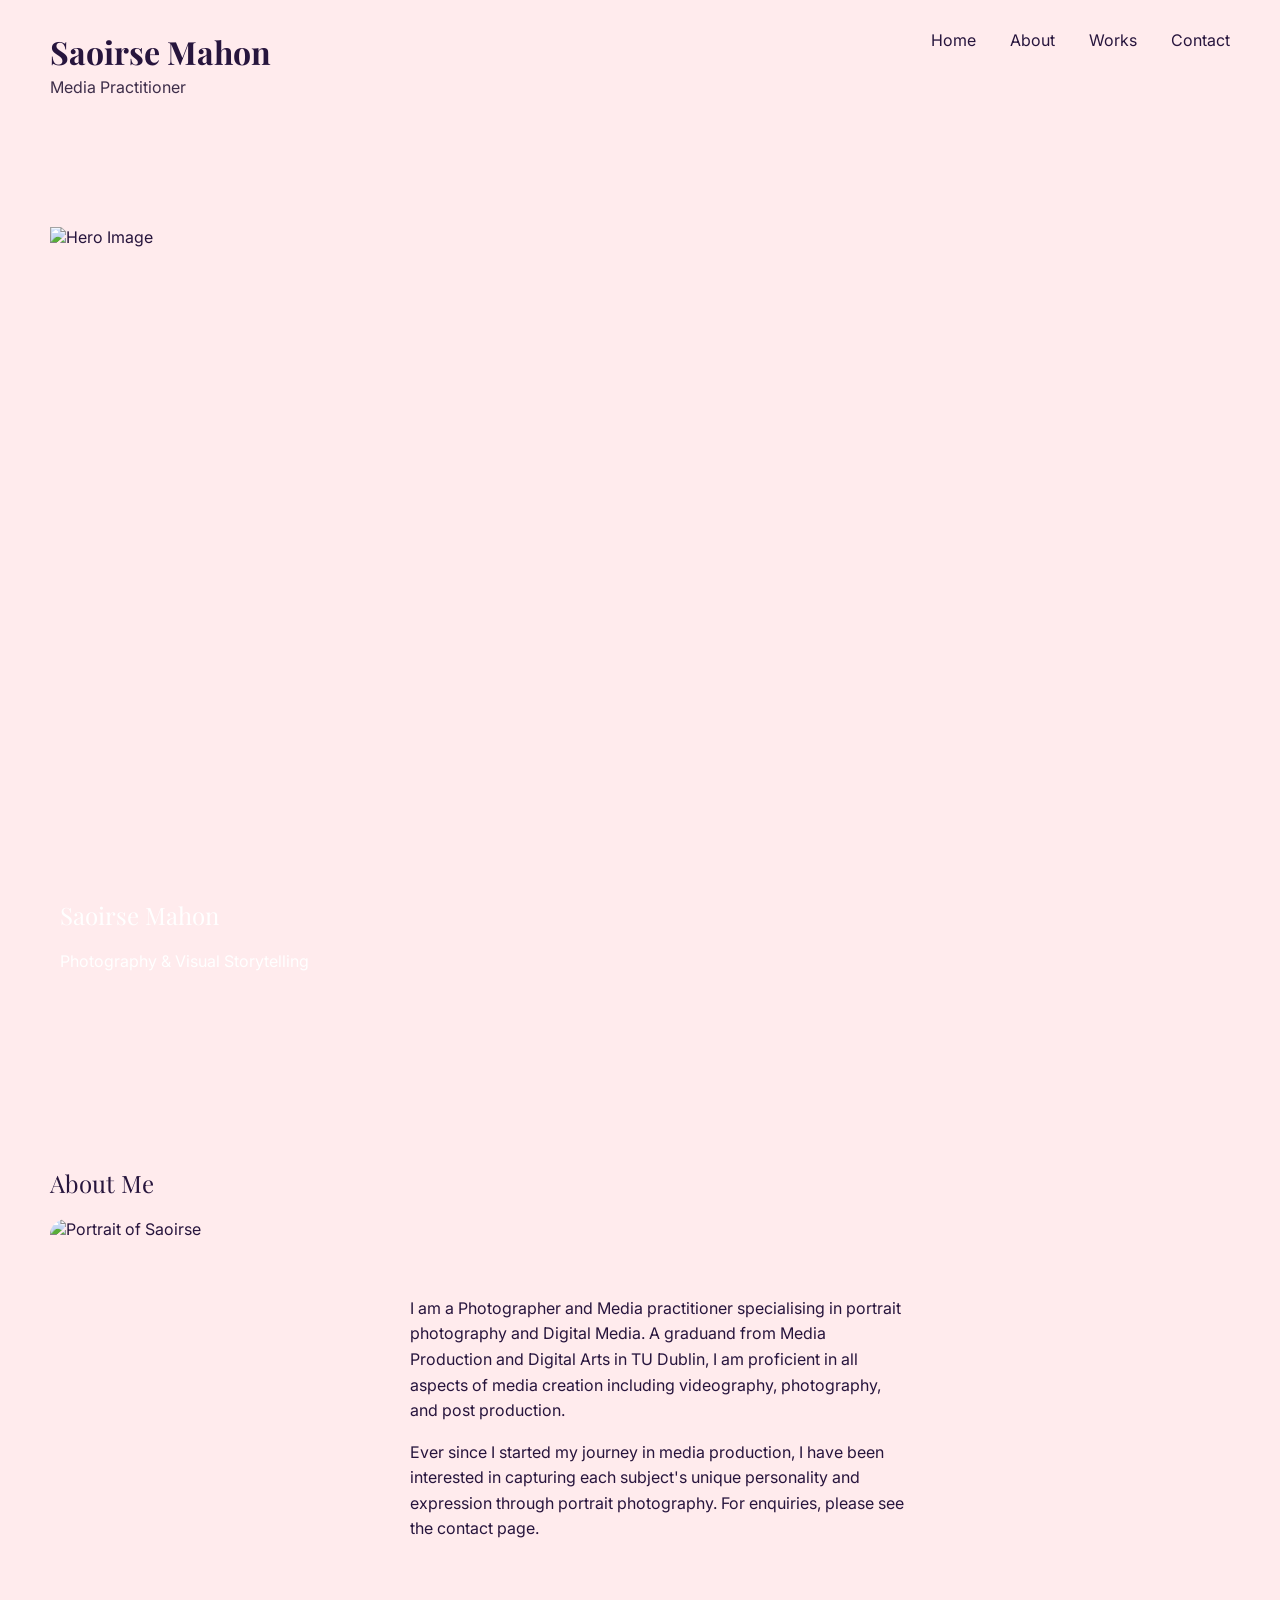
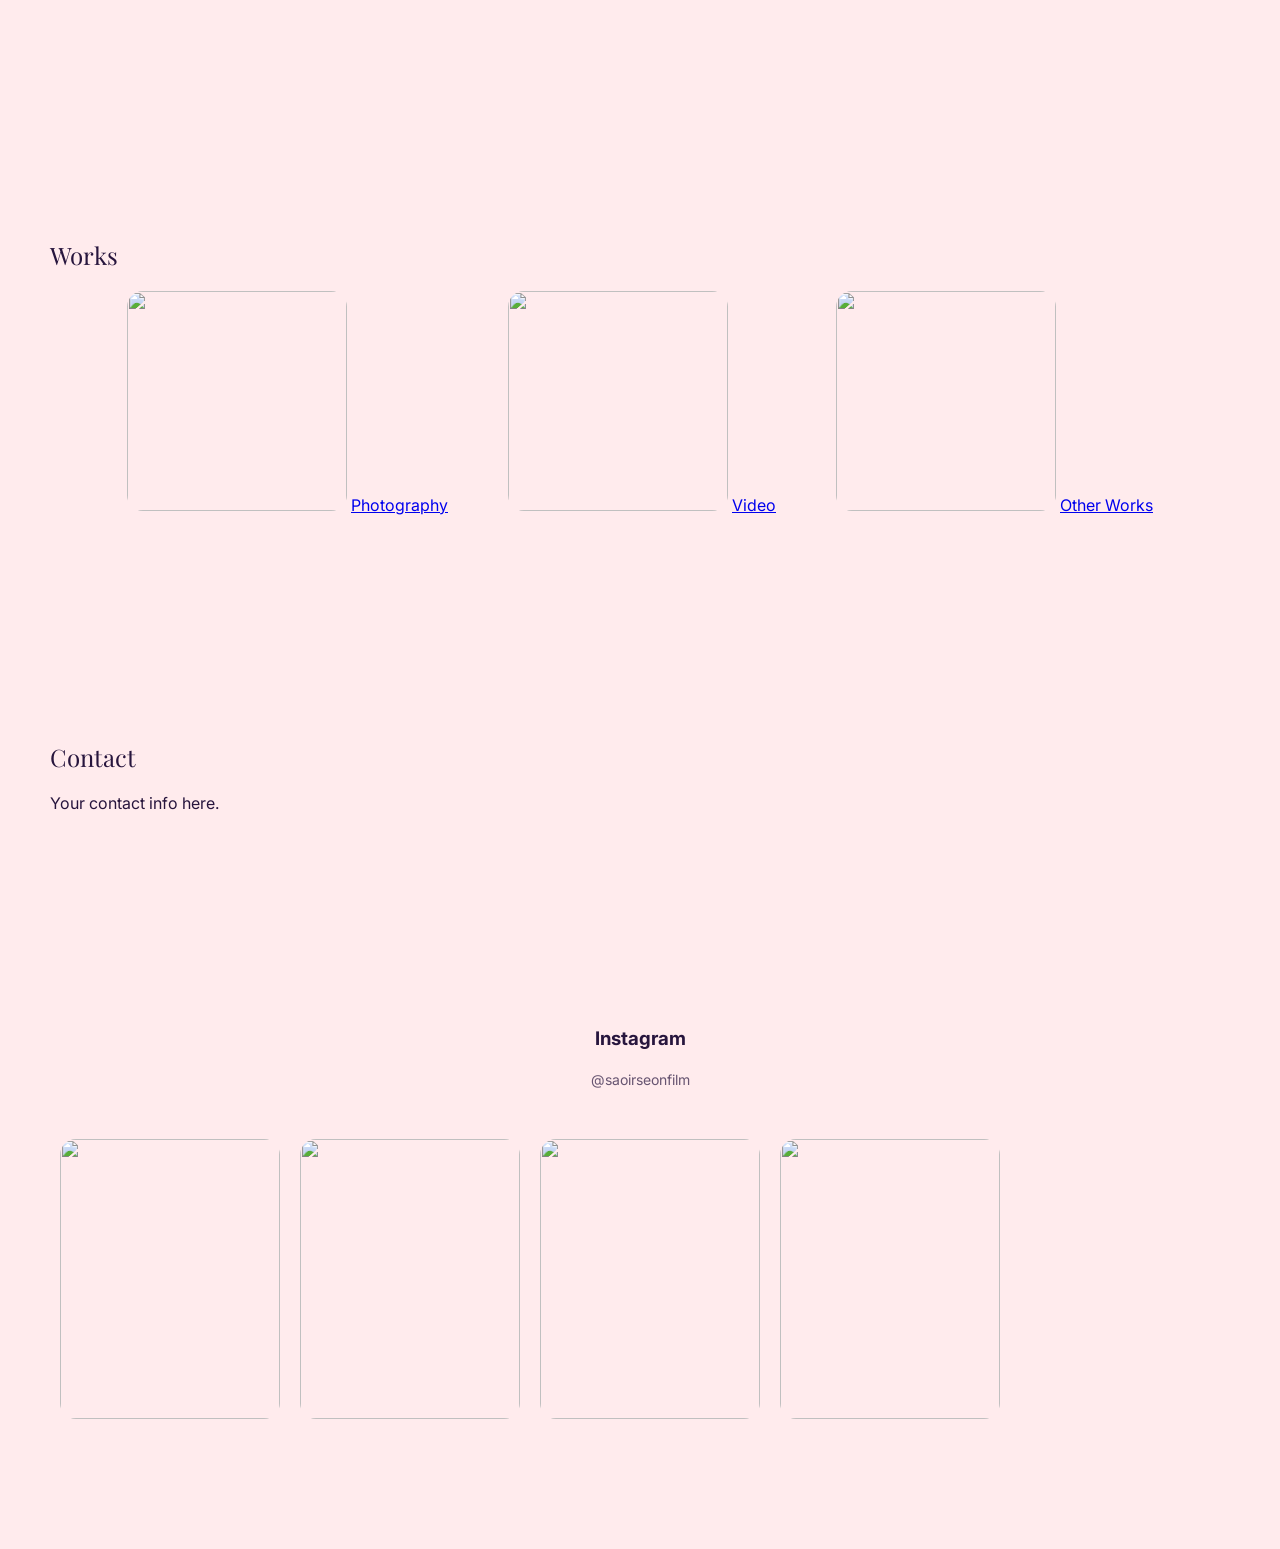
==== commit 99e0f75f: "Update index.html" ====
--- a/index.html
+++ b/index.html
@@ -73,14 +73,13 @@
   <p>Your contact info here.</p>
 </section>
 
-<footer>
-  <h3>Social Media</h3>
-</footer>
+
+
 
 <section class="social-section">
 
   <div class="social-header">
-    <h2>Instagram</h2>
+    <h3>Instagram</h3>
     <a href="https://www.instagram.com/saoirseonfilm/" target="_blank">@saoirseonfilm</a>
   </div>
 
--- a/style.css
+++ b/style.css
@@ -1,70 +1,51 @@
- <style>
-    body {margin:0;font-family:'Inter',sans-serif;background:#FFEBED;color:#27153D}
-    header{display:flex;justify-content:space-between;align-items:flex-start;padding:30px 50px}
-    h1{font-family:'Playfair Display',serif;margin:0}
-    header p{margin:4px 0 0;color:#3E2E4A}
-
-    nav a{margin-left:30px;text-decoration:none;color:#27153D;transition:0.2s;display:inline-block}
-    nav a:hover{transform:scale(1.08);opacity:0.7}
-    nav a:active{transform:scale(1.2)}
-
-    section{padding:100px 50px;opacity:0;transform:translateY(30px);transition:0.8s}
-    section.visible{opacity:1;transform:translateY(0)}
-
-    h2{font-family:'Playfair Display',serif;font-weight:400;margin-bottom:20px}
-
-    /* ABOUT SECTION LAYOUT */
-    .about-container{
-      display:flex;
-      gap:60px;
-      align-items:center;
-      max-width:1000px;
-    }
-
-    .about-container img{
-      width:300px;
-      height:400px;
-      object-fit:cover;
-      border-radius:16px;
-    }
-
-    .about-text{
-      max-width:500px;
-      line-height:1.6;
-    }
-
-    .works-grid{display:flex;gap:60px;justify-content:center;flex-wrap:wrap}
-    .work-item{text-align:center}
-    .work-item img{width:220px;height:220px;object-fit:cover;border-radius:16px;display:block;margin-bottom:10px;transition:0.4s}
-    .work-item img:hover{transform:scale(1.05)}
-
-    footer{padding:50px;text-align:center;background:#F6B6B7}
-
-    .social-section{padding:80px 20px 120px}
-
-    .social-header{text-align:center;margin-bottom:40px}
-
-    .social-header a{text-decoration:none;color:#27153D;font-size:14px;opacity:0.7}
-
-    .social-feed{display:flex;gap:20px;overflow-x:auto;padding:10px 40px;scroll-snap-type:x mandatory}
-    .social-feed::-webkit-scrollbar{display:none}
-
-    .social-item{min-width:220px;height:280px;border-radius:16px;overflow:hidden;scroll-snap-align:start;position:relative}
-
-    .social-item img{width:100%;height:100%;object-fit:cover;transition:0.4s}
-
-    .social-item:hover img{transform:scale(1.06)}
-
-    .social-item a{position:absolute;inset:0}
-
-    /* mobile fix */
-    @media(max-width:768px){
-      .about-container{flex-direction:column}
-      .about-container img{width:100%;height:auto}
-    }
+/* ================= BASE ================= */
+body {
+  margin: 0;
+  font-family: 'Inter', sans-serif;
+  background: #FFEBED;
+  color: #27153D;
+}
+
+h1, h2 {
+  font-family: 'Playfair Display', serif;
+}
+
+h1 { margin: 0; }
+h2 { font-weight: 400; margin-bottom: 20px; }
+
+/* ================= HEADER ================= */
+header {
+  display: flex;
+  justify-content: space-between;
+  align-items: flex-start;
+  padding: 30px 50px;
+}
+
+header p {
+  margin: 4px 0 0;
+  color: #3E2E4A;
+}
+
+nav a {
+  margin-left: 30px;
+  text-decoration: none;
+  color: #27153D;
+  transition: 0.2s;
+  display: inline-block;
+}
+
+nav a:hover {
+  transform: scale(1.08);
+  opacity: 0.7;
+}
+
+nav a:active {
+  transform: scale(1.2);
+}
+
+/* ================= HERO ================= */
 .hero {
   position: relative;
-  width: 100%;
   height: 80vh;
   overflow: hidden;
 }
@@ -82,15 +63,185 @@
   color: white;
 }
 
-.hero-text h2 {
-  font-family: 'Playfair Display', serif;
-  font-size: 40px;
-  margin: 0;
-}
-
-.hero-text p {
-  font-size: 16px;
-  margin-top: 10px;
-}
-  </style>
-</head>
+/* ================= SECTIONS ================= */
+section {
+  padding: 100px 50px;
+  opacity: 0;
+  transform: translateY(30px);
+  transition: 0.8s;
+}
+
+section.visible {
+  opacity: 1;
+  transform: translateY(0);
+}
+
+/* ================= ABOUT ================= */
+.about-container {
+  display: flex;
+  gap: 60px;
+  align-items: center;
+  max-width: 1000px;
+}
+
+.about-container img {
+  width: 300px;
+  height: 400px;
+  object-fit: cover;
+  border-radius: 16px;
+}
+
+.about-text {
+  max-width: 500px;
+  line-height: 1.6;
+}
+
+/* ================= WORKS ================= */
+.works-grid {
+  display: flex;
+  gap: 60px;
+  justify-content: center;
+  flex-wrap: wrap;
+}
+
+.work-item {
+  text-align: center;
+}
+
+.work-item img {
+  width: 220px;
+  height: 220px;
+  object-fit: cover;
+  border-radius: 16px;
+  margin-bottom: 10px;
+  transition: 0.4s;
+}
+
+.work-item img:hover {
+  transform: scale(1.05);
+}
+
+/* ================= SOCIAL ================= */
+.social-section {
+  padding: 80px 20px 120px;
+}
+
+.social-header {
+  text-align: center;
+  margin-bottom: 40px;
+}
+
+.social-header a {
+  text-decoration: none;
+  color: #27153D;
+  font-size: 14px;
+  opacity: 0.7;
+}
+
+.social-feed {
+  display: flex;
+  gap: 20px;
+  overflow-x: auto;
+  padding: 10px 40px;
+  scroll-snap-type: x mandatory;
+}
+
+.social-feed::-webkit-scrollbar {
+  display: none;
+}
+
+.social-item {
+  min-width: 220px;
+  height: 280px;
+  border-radius: 16px;
+  overflow: hidden;
+  scroll-snap-align: start;
+  position: relative;
+}
+
+.social-item img {
+  width: 100%;
+  height: 100%;
+  object-fit: cover;
+  transition: 0.4s;
+}
+
+.social-item:hover img {
+  transform: scale(1.06);
+}
+
+.social-item a {
+  position: absolute;
+  inset: 0;
+}
+
+/* ================= FOOTER ================= */
+footer {
+  padding: 50px;
+  text-align: center;
+  background: #F6B6B7;
+}
+
+/* ================= PAGE-SPECIFIC ================= */
+
+/* Photography page */
+.gallery {
+  display: grid;
+  grid-template-columns: repeat(auto-fit, minmax(250px, 1fr));
+  gap: 20px;
+  padding: 40px;
+    background: #FFEBED;
+  color: #27153D;
+}
+
+.gallery img {
+  width: 100%;
+  height: 300px;
+  object-fit: cover;
+  border-radius: 12px;
+}
+
+/* Video page */
+.videos {
+  display: flex;
+  flex-direction: column;
+  gap: 40px;
+  padding: 40px;
+    background: #FFEBED;
+  color: #27153D;
+}
+
+iframe {
+  width: 100%;
+  height: 400px;
+  border-radius: 12px;
+}
+
+/* Other works page */
+.container {
+  padding: 40px;
+  max-width: 800px;
+    background: #FFEBED;
+  color: #27153D;
+}
+
+.work {
+  margin-bottom: 40px;
+}
+
+/* ================= MOBILE ================= */
+@media (max-width: 768px) {
+  .about-container {
+    flex-direction: column;
+  }
+
+  .about-container img {
+    width: 100%;
+    height: auto;
+  }
+
+  .hero-text {
+    left: 30px;
+    bottom: 30px;
+  }
+}
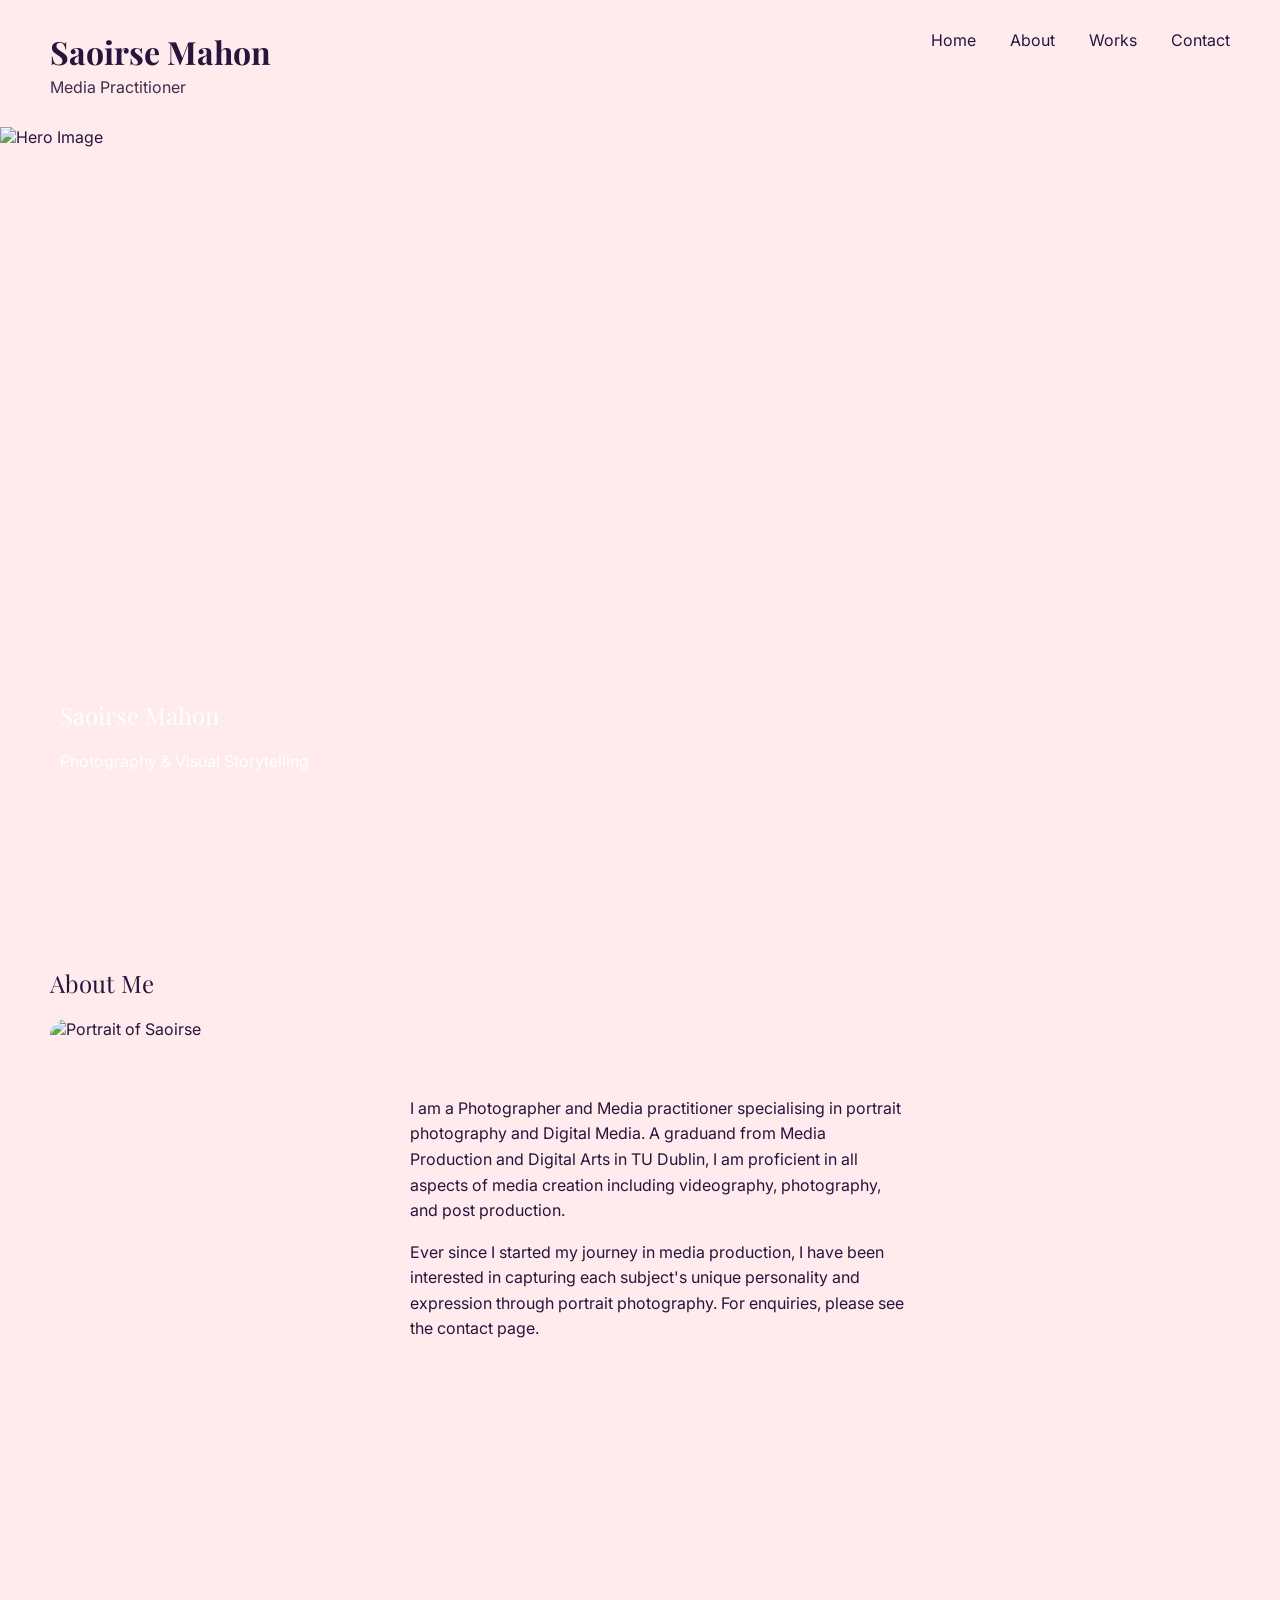
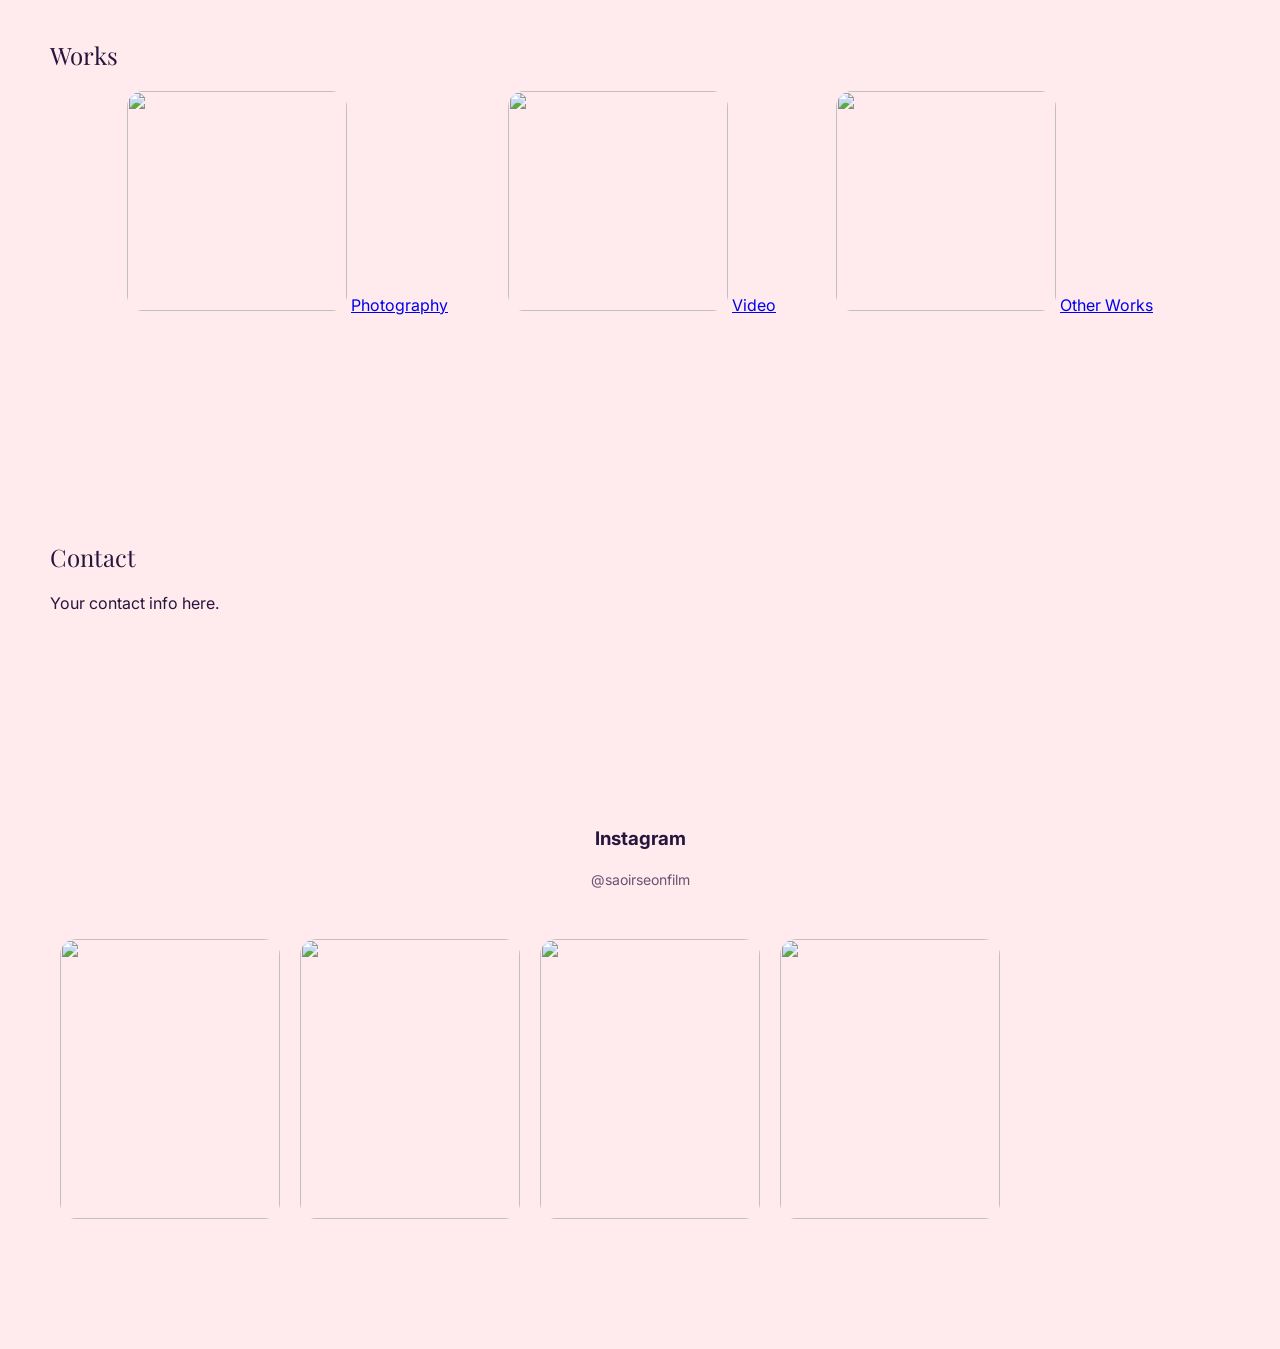
==== commit 63786b53: "Update index.html" ====
--- a/index.html
+++ b/index.html
@@ -30,7 +30,7 @@
   </div>
 </section>
 
-<section id="about">
+<section id="about" class="fade-section">
   <h2>About Me</h2>
 
   <div class="about-container">
@@ -50,7 +50,7 @@
   </div>
 </section>
 
-<section id="works">
+<section id="works" class="fade-section">
   <h2>Works</h2>
   <div class="works-grid">
     <div class="work-item">
@@ -68,7 +68,7 @@
   </div>
 </section>
 
-<section id="contact">
+<section id="contact" class="fade-section">
   <h2>Contact</h2>
   <p>Your contact info here.</p>
 </section>
--- a/style.css
+++ b/style.css
@@ -64,18 +64,17 @@
 }
 
 /* ================= SECTIONS ================= */
-section {
+.fade-section {
   padding: 100px 50px;
   opacity: 0;
   transform: translateY(30px);
-  transition: 0.8s;
-}
-
-section.visible {
+  transition: 0.8s ease;
+}
+
+.fade-section.visible {
   opacity: 1;
   transform: translateY(0);
 }
-
 /* ================= ABOUT ================= */
 .about-container {
   display: flex;
@@ -184,21 +183,136 @@
 
 /* ================= PAGE-SPECIFIC ================= */
 
-/* Photography page */
-.gallery {
-  display: grid;
-  grid-template-columns: repeat(auto-fit, minmax(250px, 1fr));
-  gap: 20px;
-  padding: 40px;
-    background: #FFEBED;
-  color: #27153D;
-}
-
-.gallery img {
-  width: 100%;
-  height: 300px;
-  object-fit: cover;
-  border-radius: 12px;
+/* ================= PHOTOGRAPHY PAGE ================= */
+
+/* Header text */
+#header{
+    font-family:'Playfair Display', serif;
+    font-size:5rem;
+    font-weight:500;
+    letter-spacing:0.08em;
+    margin:40px;
+    color:#27153D;
+}
+
+#break{
+    color:#F6B6B7;
+    padding:0 6px;
+}
+
+#folio{
+    font-family:'Inter', sans-serif;
+    font-size:0.25em;
+    font-weight:300;
+    letter-spacing:0.15em;
+    text-transform:uppercase;
+    color:#3E2E4A;
+}
+
+/* Gallery wrapper */
+.photo-gallery{
+    display:grid;
+    grid-template-columns:repeat(auto-fit,minmax(300px,1fr));
+    gap:24px;
+    padding:40px;
+}
+
+/* Gallery items only */
+.photo-gallery div{
+    position:relative;
+    overflow:hidden;
+    border-radius:18px;
+}
+
+/* Images */
+.photo-gallery img{
+    width:100%;
+    height:400px;
+    object-fit:cover;
+    display:block;
+    transition:transform 0.6s ease, opacity 0.6s ease;
+    border-radius:18px;
+}
+
+/* Hover effect */
+.photo-gallery img:hover{
+    transform:scale(1.04);
+    opacity:0.9;
+}
+
+/* Overlay */
+.photo-gallery div::after{
+    content:'';
+    position:absolute;
+    inset:0;
+    background:rgba(39,21,61,0.25);
+    opacity:0;
+    transition:0.5s ease;
+}
+
+/* Text overlay */
+.all{
+    opacity:0;
+    position:absolute;
+    top:50%;
+    left:50%;
+    transform:translate(-50%, -40%);
+
+    font-family:'Playfair Display', serif;
+    font-size:2rem;
+    letter-spacing:0.12em;
+    color:white;
+
+    transition:all 0.5s ease;
+    z-index:2;
+}
+
+/* Hover states */
+.photo-gallery div:hover::after{
+    opacity:1;
+}
+
+.photo-gallery div:hover .all{
+    opacity:1;
+    transform:translate(-50%, -50%);
+}
+
+/* Middle variation */
+p.middle{
+    font-size:1.8rem;
+    letter-spacing:0.08em;
+}
+
+/* Expand on click */
+.btnControlers{
+    display:none;
+}
+
+.btnControlers:checked + label > div{
+    transform:scale(1.03);
+    transition:0.4s ease;
+}
+
+/* Mobile */
+@media (max-width:768px){
+
+    #header{
+        font-size:3rem;
+        margin:20px;
+    }
+
+    .photo-gallery{
+        grid-template-columns:1fr;
+        padding:20px;
+    }
+
+    .photo-gallery img{
+        height:320px;
+    }
+
+    .all{
+        font-size:1.5rem;
+    }
 }
 
 /* Video page */
